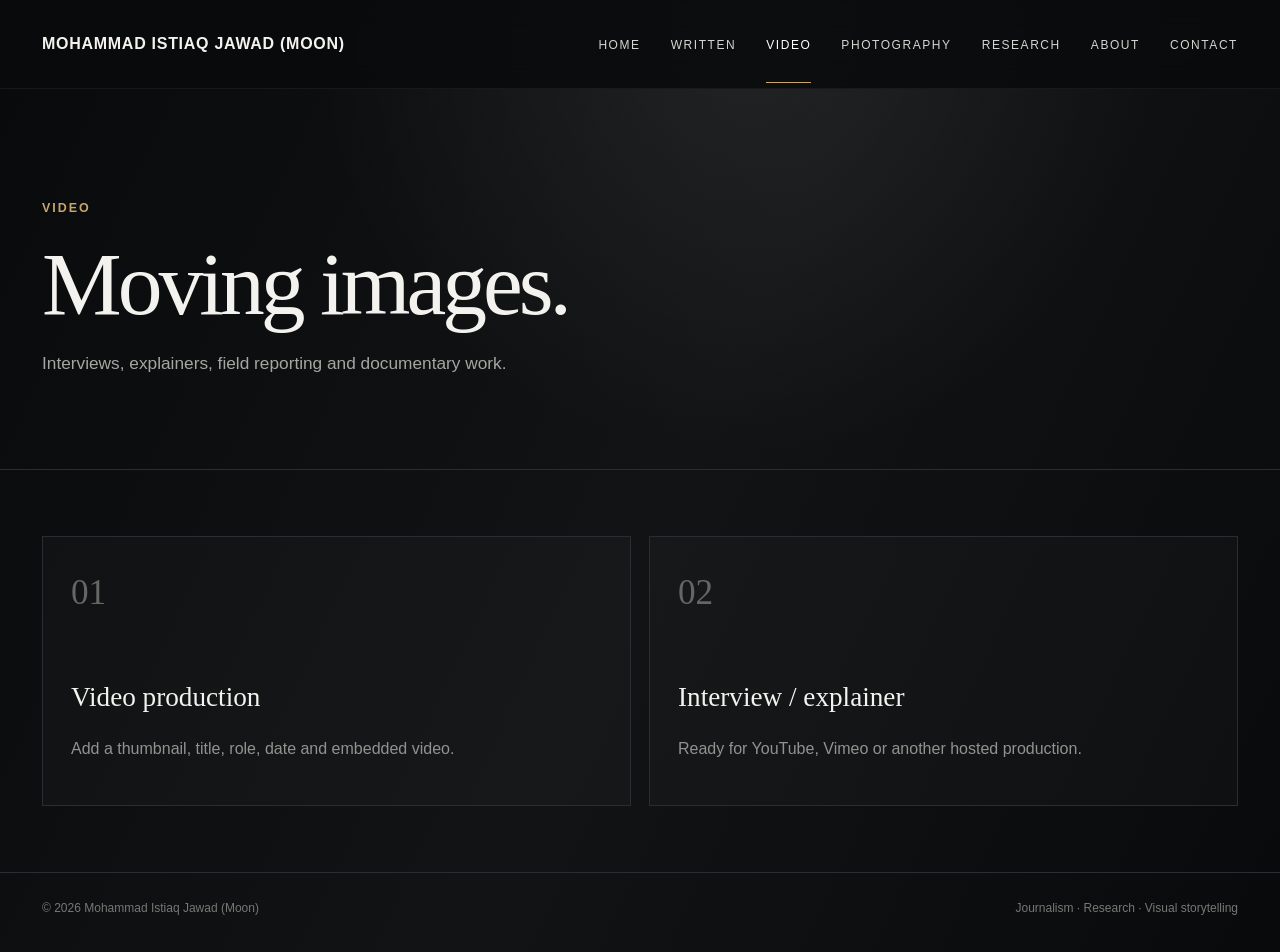
==== video.html @ 3a42bd23 "Add files via upload" ====
<!doctype html><html lang="en"><head><meta charset="utf-8"><meta name="viewport" content="width=device-width,initial-scale=1"><meta name="theme-color" content="#0d0e0f"><title>Video — Mohammad Istiaq Jawad</title><link rel="stylesheet" href="assets/styles.css"></head><body><header><div class="wrap nav"><a class="brand" href="index.html">MOHAMMAD ISTIAQ JAWAD (MOON)</a><button class="menu">☰</button><nav class="navlinks"><a href="index.html" class="">Home</a><a href="written.html" class="">Written</a><a href="video.html" class="active">Video</a><a href="photography.html" class="">Photography</a><a href="research.html" class="">Research</a><a href="about.html" class="">About</a><a href="contact.html" class="">Contact</a></nav></div></header><main><section class="page-hero"><div class="wrap"><div class="kicker">Video</div><h1>Moving images.</h1><p class="page-intro">Interviews, explainers, field reporting and documentary work.</p></div></section><section class="section"><div class="wrap placeholder-grid"><div class="placeholder"><div class="num">01</div><div><h3>Video production</h3><p>Add a thumbnail, title, role, date and embedded video.</p></div></div><div class="placeholder"><div class="num">02</div><div><h3>Interview / explainer</h3><p>Ready for YouTube, Vimeo or another hosted production.</p></div></div></div></section></main><footer><div class="wrap footer-inner"><div>© <span data-year></span> Mohammad Istiaq Jawad (Moon)</div><div>Journalism · Research · Visual storytelling</div></div></footer><script src="assets/site.js"></script></body></html>
---- assets/styles.css ----
:root{--bg:#0d0e0f;--bg2:#121416;--panel:#17191b;--ink:#f3f2ee;--muted:#a6a6a1;--line:#2b2d30;--accent:#c7a66a;--max:1420px;--serif:Georgia,"Times New Roman",serif;--sans:Arial,Helvetica,sans-serif}*{box-sizing:border-box}html{scroll-behavior:smooth}body{margin:0;background:radial-gradient(circle at 58% 3%,rgba(255,255,255,.075),transparent 27rem),linear-gradient(115deg,#090a0b,#111315 52%,#090a0b);color:var(--ink);font-family:var(--sans);line-height:1.6;min-height:100vh}a{color:inherit}img{max-width:100%;display:block}.wrap{max-width:var(--max);margin:auto;padding:0 42px}header{position:sticky;top:0;z-index:30;background:rgba(10,11,12,.88);backdrop-filter:blur(14px);border-bottom:1px solid rgba(255,255,255,.06)}.nav{min-height:88px;display:flex;align-items:center;justify-content:space-between;gap:30px}.brand{text-decoration:none;font-weight:700;letter-spacing:.045em;font-size:1rem;white-space:nowrap}.navlinks{display:flex;gap:30px}.navlinks a{text-decoration:none;text-transform:uppercase;font-size:.75rem;letter-spacing:.13em;color:#d5d5d1;padding:31px 0 27px;border-bottom:1px solid transparent}.navlinks a:hover,.navlinks a.active{border-color:var(--accent);color:white}.menu{display:none;background:0;border:0;color:white;font-size:1.4rem}.hero{min-height:580px;display:grid;align-items:center;border-bottom:1px solid var(--line)}.hero-inner{padding:78px 0 92px;max-width:920px}.kicker{color:var(--accent);text-transform:uppercase;letter-spacing:.16em;font-size:.78rem;font-weight:700;margin-bottom:24px}.hero h1,.page-hero h1{font-family:var(--serif);font-weight:500;font-size:clamp(3.8rem,8vw,7.3rem);line-height:.92;letter-spacing:-.045em;margin:0}.rule{width:42px;height:1px;background:var(--accent);margin:28px 0 20px}.tagline{font-family:var(--serif);font-size:clamp(1.25rem,2.2vw,1.65rem);margin:0 0 12px}.subline{color:var(--muted);margin:0}.actions{display:flex;gap:14px;margin-top:36px;flex-wrap:wrap}.button{display:inline-flex;gap:26px;align-items:center;text-decoration:none;border:1px solid #4b4d4f;padding:13px 18px;text-transform:uppercase;letter-spacing:.1em;font-size:.72rem}.button.primary{border-color:#655431;color:#e3c78e}.section{padding:66px 0;border-bottom:1px solid var(--line)}.section-head{display:flex;justify-content:space-between;align-items:end;gap:30px;margin-bottom:28px}.section-label,.section-link{text-transform:uppercase;letter-spacing:.17em;font-size:.72rem}.section-link{text-decoration:none;color:#c9c9c4}.story-grid{display:grid;grid-template-columns:repeat(3,1fr);gap:18px}.story-card{min-height:350px;position:relative;overflow:hidden;text-decoration:none;border:1px solid #2c2e30;background:#17191b;display:flex;align-items:flex-end}.story-card:before{content:"";position:absolute;inset:0;background:radial-gradient(circle at 75% 15%,rgba(255,255,255,.12),transparent 22%),linear-gradient(152deg,rgba(91,80,61,.65),rgba(20,23,25,.15) 43%,rgba(5,6,7,.95) 90%)}.story-card:nth-child(2):before{background:linear-gradient(20deg,rgba(5,6,7,.94),rgba(20,25,28,.35) 56%,rgba(85,69,61,.36)),repeating-linear-gradient(90deg,rgba(255,255,255,.03) 0 1px,transparent 1px 38px)}.story-card:nth-child(3):before{background:radial-gradient(ellipse at 50% 15%,rgba(105,100,81,.55),transparent 48%),linear-gradient(180deg,rgba(24,29,27,.25),rgba(5,7,7,.95))}.story-content{position:relative;z-index:2;padding:28px}.story-type{color:#d6b77c;text-transform:uppercase;letter-spacing:.13em;font-size:.69rem;margin-bottom:9px}.story-title{font-family:var(--serif);font-size:1.55rem;line-height:1.12;margin-bottom:14px}.story-meta{color:#aaa9a4;font-size:.78rem}.split{display:grid;grid-template-columns:1.3fr .7fr;gap:80px}.big-copy{font-family:var(--serif);font-size:clamp(2.1rem,4.5vw,4rem);line-height:1.06;letter-spacing:-.035em;margin:0}.side-copy{color:#b3b3ae}.page-hero{padding:110px 0 74px;border-bottom:1px solid var(--line)}.page-hero h1{font-size:clamp(3.2rem,7vw,6rem)}.page-intro{max-width:720px;color:var(--muted);font-size:1.08rem;margin-top:25px}.archive{padding:56px 0 80px}.archive-list{border-top:1px solid var(--line)}.archive-item{display:grid;grid-template-columns:130px 1fr 110px;gap:28px;padding:28px 0;border-bottom:1px solid var(--line);text-decoration:none}.archive-date,.archive-type{font-size:.74rem;color:#8d8e8a;text-transform:uppercase;letter-spacing:.1em}.archive-title{font-family:var(--serif);font-size:1.55rem;line-height:1.2}.archive-desc{color:#8f908c;font-size:.9rem;margin-top:8px;max-width:760px}.placeholder-grid{display:grid;grid-template-columns:repeat(2,1fr);gap:18px}.placeholder{min-height:270px;border:1px solid var(--line);background:rgba(255,255,255,.018);padding:28px;display:flex;flex-direction:column;justify-content:space-between}.placeholder h3{font-family:var(--serif);font-size:1.7rem;font-weight:500;margin:0}.placeholder p{color:#92938f}.placeholder .num{color:#666763;font-family:var(--serif);font-size:2.2rem}.about{display:grid;grid-template-columns:minmax(300px,.72fr) minmax(420px,1.25fr);gap:76px;align-items:start;padding:74px 0 96px}.portrait{position:sticky;top:118px;border:1px solid #2e3033;background:#111315;overflow:hidden}.about-copy h2{font-family:var(--serif);font-weight:500;font-size:clamp(2.2rem,4vw,3.6rem);line-height:1.05;margin:0 0 28px}.about-copy p{color:#babbb6;font-size:1.03rem}.bio-lead{font-family:var(--serif);font-size:1.38rem!important;color:#ecebe7!important}.facts{margin-top:42px;border-top:1px solid var(--line)}.fact{display:grid;grid-template-columns:170px 1fr;gap:22px;padding:17px 0;border-bottom:1px solid var(--line)}.fact-key{text-transform:uppercase;letter-spacing:.12em;font-size:.7rem;color:#7f807d}.fact-value{color:#c8c8c3}.contact-box{max-width:760px;padding:48px;border:1px solid var(--line);background:rgba(255,255,255,.018)}footer{padding:26px 0 34px;color:#777874;font-size:.75rem}.footer-inner{display:flex;justify-content:space-between;gap:24px;flex-wrap:wrap}@media(max-width:980px){.navlinks{display:none}.menu{display:block}.navlinks.open{display:flex;position:absolute;left:0;right:0;top:88px;background:#0d0e0f;padding:18px 42px 26px;flex-direction:column;gap:0;border-bottom:1px solid var(--line)}.navlinks.open a{padding:12px 0}.story-grid{grid-template-columns:1fr}.split,.about{grid-template-columns:1fr;gap:38px}.portrait{position:relative;top:auto;max-width:520px}}@media(max-width:650px){.wrap{padding:0 22px}.nav{min-height:72px}.brand{font-size:.8rem}.navlinks.open{top:72px;padding-left:22px}.hero{min-height:520px}.hero h1{font-size:3.4rem}.section{padding:48px 0}.section-head{flex-direction:column;align-items:start;gap:10px}.archive-item{grid-template-columns:1fr;gap:8px}.placeholder-grid{grid-template-columns:1fr}.about{padding:48px 0 70px}.fact{grid-template-columns:1fr;gap:4px}}
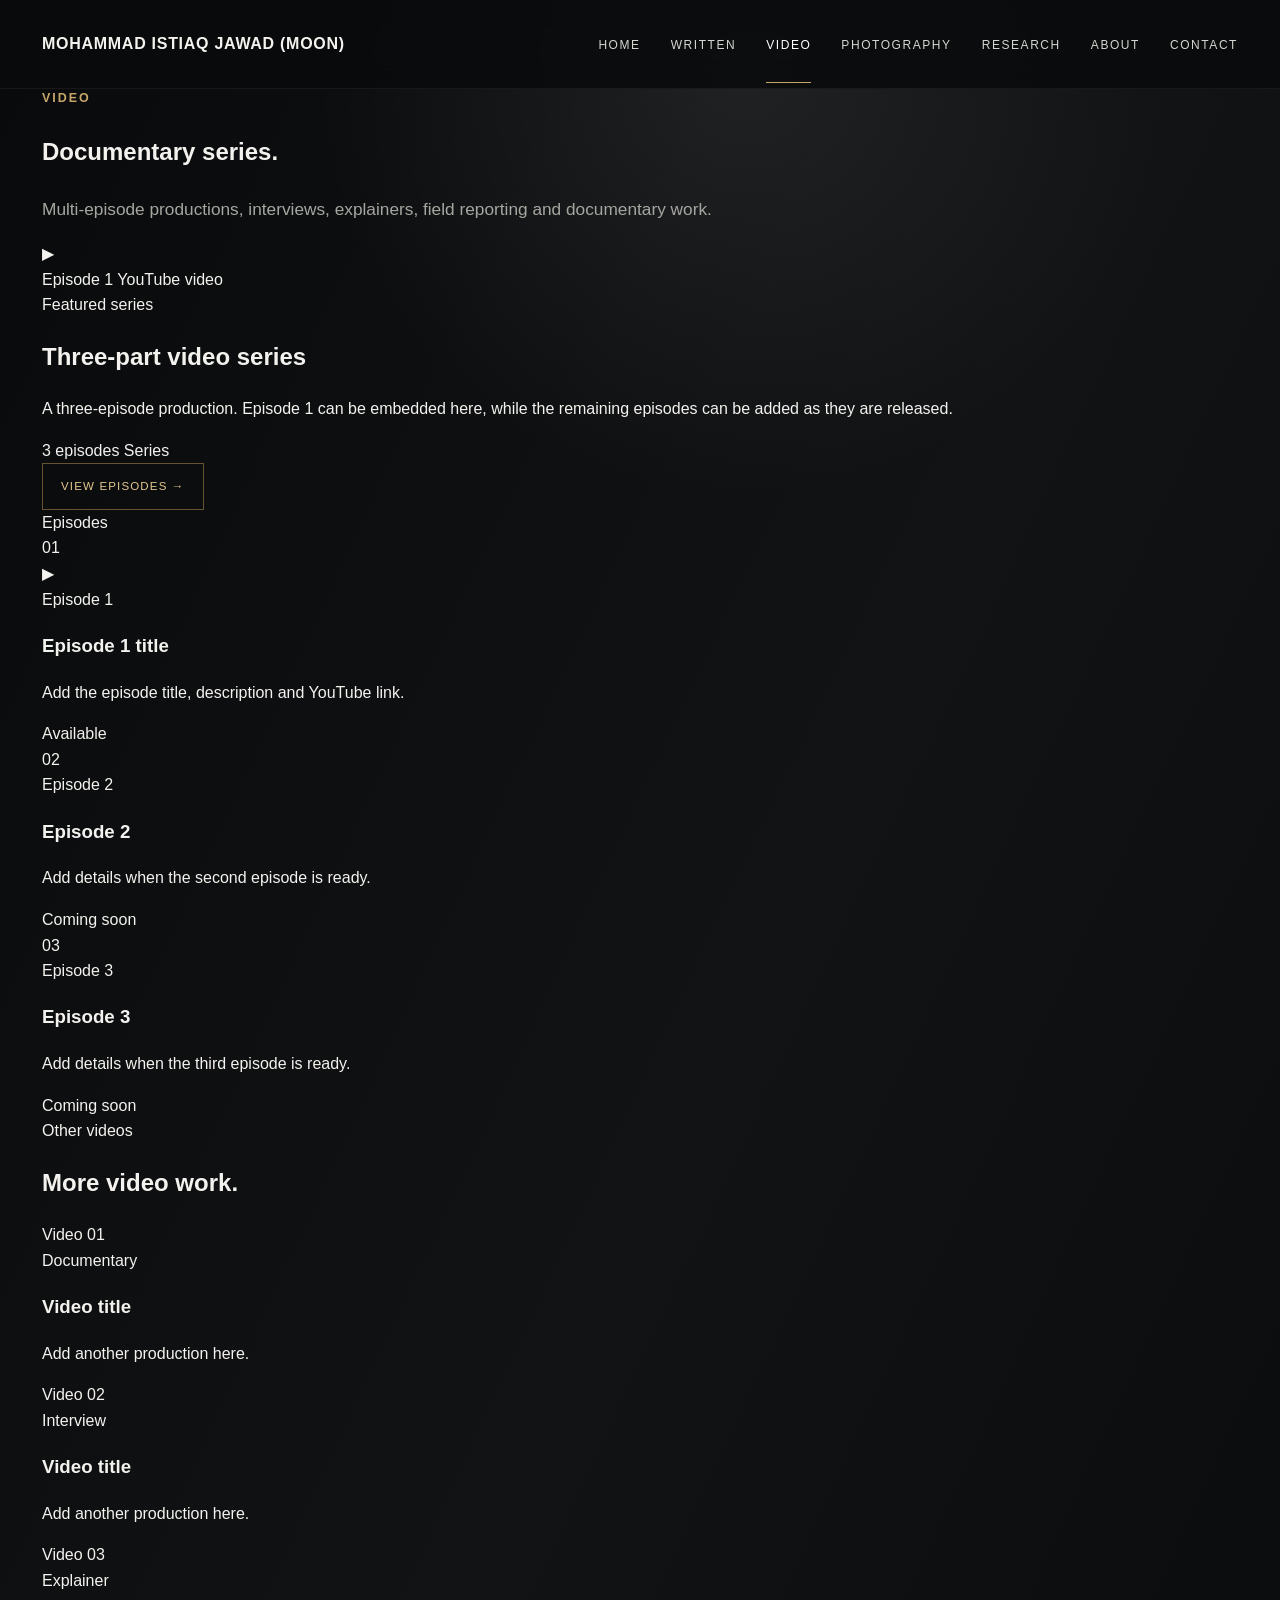
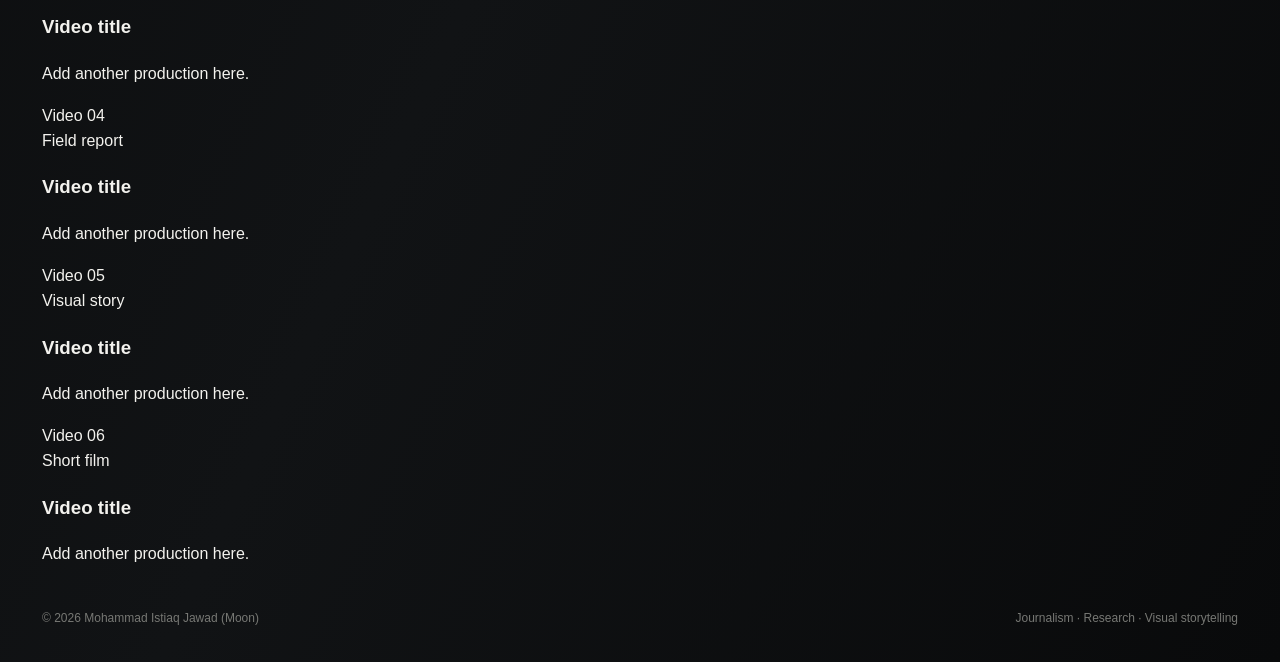
==== commit 66d2b2a0: "Revise video.html with new content structure Updated the video section to include a featured series " ====
--- a/video.html
+++ b/video.html
@@ -1 +1,226 @@
-<!doctype html><html lang="en"><head><meta charset="utf-8"><meta name="viewport" content="width=device-width,initial-scale=1"><meta name="theme-color" content="#0d0e0f"><title>Video — Mohammad Istiaq Jawad</title><link rel="stylesheet" href="assets/styles.css"></head><body><header><div class="wrap nav"><a class="brand" href="index.html">MOHAMMAD ISTIAQ JAWAD (MOON)</a><button class="menu">☰</button><nav class="navlinks"><a href="index.html" class="">Home</a><a href="written.html" class="">Written</a><a href="video.html" class="active">Video</a><a href="photography.html" class="">Photography</a><a href="research.html" class="">Research</a><a href="about.html" class="">About</a><a href="contact.html" class="">Contact</a></nav></div></header><main><section class="page-hero"><div class="wrap"><div class="kicker">Video</div><h1>Moving images.</h1><p class="page-intro">Interviews, explainers, field reporting and documentary work.</p></div></section><section class="section"><div class="wrap placeholder-grid"><div class="placeholder"><div class="num">01</div><div><h3>Video production</h3><p>Add a thumbnail, title, role, date and embedded video.</p></div></div><div class="placeholder"><div class="num">02</div><div><h3>Interview / explainer</h3><p>Ready for YouTube, Vimeo or another hosted production.</p></div></div></div></section></main><footer><div class="wrap footer-inner"><div>© <span data-year></span> Mohammad Istiaq Jawad (Moon)</div><div>Journalism · Research · Visual storytelling</div></div></footer><script src="assets/site.js"></script></body></html>+<!doctype html>
+<html lang="en">
+<head>
+  <meta charset="utf-8">
+  <meta name="viewport" content="width=device-width,initial-scale=1">
+  <meta name="theme-color" content="#0d0e0f">
+  <title>Video — Mohammad Istiaq Jawad</title>
+  <link rel="stylesheet" href="assets/styles.css">
+</head>
+
+<body>
+
+<header>
+  <div class="wrap nav">
+    <a class="brand" href="index.html">MOHAMMAD ISTIAQ JAWAD (MOON)</a>
+    <button class="menu">☰</button>
+
+    <nav class="navlinks">
+      <a href="index.html">Home</a>
+      <a href="written.html">Written</a>
+      <a href="video.html" class="active">Video</a>
+      <a href="photography.html">Photography</a>
+      <a href="research.html">Research</a>
+      <a href="about.html">About</a>
+      <a href="contact.html">Contact</a>
+    </nav>
+  </div>
+</header>
+
+<main>
+
+  <section class="video-hero">
+    <div class="wrap">
+      <div class="kicker">Video</div>
+      <h1>Documentary series.</h1>
+      <p class="page-intro">
+        Multi-episode productions, interviews, explainers, field reporting and documentary work.
+      </p>
+    </div>
+  </section>
+
+
+  <section class="video-feature">
+    <div class="wrap">
+
+      <div class="featured-series">
+
+        <div class="featured-player">
+          <div class="video-placeholder">
+            <div class="play-mark">▶</div>
+            <div class="video-placeholder-copy">Episode 1 YouTube video</div>
+          </div>
+        </div>
+
+        <div class="featured-copy">
+          <div class="video-eyebrow">Featured series</div>
+
+          <h2>Three-part video series</h2>
+
+          <p class="video-series-lead">
+            A three-episode production. Episode 1 can be embedded here,
+            while the remaining episodes can be added as they are released.
+          </p>
+
+          <div class="video-meta">
+            <span>3 episodes</span>
+            <span>Series</span>
+          </div>
+
+          <a class="button primary" href="#episodes">
+            View episodes →
+          </a>
+        </div>
+
+      </div>
+
+
+      <div class="episode-section" id="episodes">
+
+        <div class="video-section-head">
+          <div class="video-eyebrow">Episodes</div>
+        </div>
+
+        <div class="episode-grid">
+
+          <article class="episode-card current">
+            <div class="episode-media">
+              <div class="episode-number">01</div>
+              <div class="episode-play">▶</div>
+            </div>
+
+            <div class="episode-copy">
+              <div class="video-eyebrow">Episode 1</div>
+              <h3>Episode 1 title</h3>
+              <p>Add the episode title, description and YouTube link.</p>
+              <div class="episode-status available">Available</div>
+            </div>
+          </article>
+
+
+          <article class="episode-card">
+            <div class="episode-media">
+              <div class="episode-number">02</div>
+            </div>
+
+            <div class="episode-copy">
+              <div class="video-eyebrow">Episode 2</div>
+              <h3>Episode 2</h3>
+              <p>Add details when the second episode is ready.</p>
+              <div class="episode-status">Coming soon</div>
+            </div>
+          </article>
+
+
+          <article class="episode-card">
+            <div class="episode-media">
+              <div class="episode-number">03</div>
+            </div>
+
+            <div class="episode-copy">
+              <div class="video-eyebrow">Episode 3</div>
+              <h3>Episode 3</h3>
+              <p>Add details when the third episode is ready.</p>
+              <div class="episode-status">Coming soon</div>
+            </div>
+          </article>
+
+        </div>
+
+      </div>
+
+    </div>
+  </section>
+
+
+  <section class="other-videos">
+    <div class="wrap">
+
+      <div class="video-section-head">
+        <div>
+          <div class="video-eyebrow">Other videos</div>
+          <h2>More video work.</h2>
+        </div>
+      </div>
+
+
+      <div class="other-video-grid">
+
+        <article class="other-video-card">
+          <div class="other-video-thumb">
+            <span>Video 01</span>
+          </div>
+          <div class="video-eyebrow">Documentary</div>
+          <h3>Video title</h3>
+          <p>Add another production here.</p>
+        </article>
+
+
+        <article class="other-video-card">
+          <div class="other-video-thumb">
+            <span>Video 02</span>
+          </div>
+          <div class="video-eyebrow">Interview</div>
+          <h3>Video title</h3>
+          <p>Add another production here.</p>
+        </article>
+
+
+        <article class="other-video-card">
+          <div class="other-video-thumb">
+            <span>Video 03</span>
+          </div>
+          <div class="video-eyebrow">Explainer</div>
+          <h3>Video title</h3>
+          <p>Add another production here.</p>
+        </article>
+
+
+        <article class="other-video-card">
+          <div class="other-video-thumb">
+            <span>Video 04</span>
+          </div>
+          <div class="video-eyebrow">Field report</div>
+          <h3>Video title</h3>
+          <p>Add another production here.</p>
+        </article>
+
+
+        <article class="other-video-card">
+          <div class="other-video-thumb">
+            <span>Video 05</span>
+          </div>
+          <div class="video-eyebrow">Visual story</div>
+          <h3>Video title</h3>
+          <p>Add another production here.</p>
+        </article>
+
+
+        <article class="other-video-card">
+          <div class="other-video-thumb">
+            <span>Video 06</span>
+          </div>
+          <div class="video-eyebrow">Short film</div>
+          <h3>Video title</h3>
+          <p>Add another production here.</p>
+        </article>
+
+      </div>
+
+    </div>
+  </section>
+
+</main>
+
+
+<footer>
+  <div class="wrap footer-inner">
+    <div>© <span data-year></span> Mohammad Istiaq Jawad (Moon)</div>
+    <div>Journalism · Research · Visual storytelling</div>
+  </div>
+</footer>
+
+<script src="assets/site.js"></script>
+
+</body>
+</html>
--- a/assets/styles.css
+++ b/assets/styles.css
@@ -1,2 +1,2 @@
 
-:root{--bg:#0d0e0f;--bg2:#121416;--panel:#17191b;--ink:#f3f2ee;--muted:#a6a6a1;--line:#2b2d30;--accent:#c7a66a;--max:1420px;--serif:Georgia,"Times New Roman",serif;--sans:Arial,Helvetica,sans-serif}*{box-sizing:border-box}html{scroll-behavior:smooth}body{margin:0;background:radial-gradient(circle at 58% 3%,rgba(255,255,255,.075),transparent 27rem),linear-gradient(115deg,#090a0b,#111315 52%,#090a0b);color:var(--ink);font-family:var(--sans);line-height:1.6;min-height:100vh}a{color:inherit}img{max-width:100%;display:block}.wrap{max-width:var(--max);margin:auto;padding:0 42px}header{position:sticky;top:0;z-index:30;background:rgba(10,11,12,.88);backdrop-filter:blur(14px);border-bottom:1px solid rgba(255,255,255,.06)}.nav{min-height:88px;display:flex;align-items:center;justify-content:space-between;gap:30px}.brand{text-decoration:none;font-weight:700;letter-spacing:.045em;font-size:1rem;white-space:nowrap}.navlinks{display:flex;gap:30px}.navlinks a{text-decoration:none;text-transform:uppercase;font-size:.75rem;letter-spacing:.13em;color:#d5d5d1;padding:31px 0 27px;border-bottom:1px solid transparent}.navlinks a:hover,.navlinks a.active{border-color:var(--accent);color:white}.menu{display:none;background:0;border:0;color:white;font-size:1.4rem}.hero{min-height:580px;display:grid;align-items:center;border-bottom:1px solid var(--line)}.hero-inner{padding:78px 0 92px;max-width:920px}.kicker{color:var(--accent);text-transform:uppercase;letter-spacing:.16em;font-size:.78rem;font-weight:700;margin-bottom:24px}.hero h1,.page-hero h1{font-family:var(--serif);font-weight:500;font-size:clamp(3.8rem,8vw,7.3rem);line-height:.92;letter-spacing:-.045em;margin:0}.rule{width:42px;height:1px;background:var(--accent);margin:28px 0 20px}.tagline{font-family:var(--serif);font-size:clamp(1.25rem,2.2vw,1.65rem);margin:0 0 12px}.subline{color:var(--muted);margin:0}.actions{display:flex;gap:14px;margin-top:36px;flex-wrap:wrap}.button{display:inline-flex;gap:26px;align-items:center;text-decoration:none;border:1px solid #4b4d4f;padding:13px 18px;text-transform:uppercase;letter-spacing:.1em;font-size:.72rem}.button.primary{border-color:#655431;color:#e3c78e}.section{padding:66px 0;border-bottom:1px solid var(--line)}.section-head{display:flex;justify-content:space-between;align-items:end;gap:30px;margin-bottom:28px}.section-label,.section-link{text-transform:uppercase;letter-spacing:.17em;font-size:.72rem}.section-link{text-decoration:none;color:#c9c9c4}.story-grid{display:grid;grid-template-columns:repeat(3,1fr);gap:18px}.story-card{min-height:350px;position:relative;overflow:hidden;text-decoration:none;border:1px solid #2c2e30;background:#17191b;display:flex;align-items:flex-end}.story-card:before{content:"";position:absolute;inset:0;background:radial-gradient(circle at 75% 15%,rgba(255,255,255,.12),transparent 22%),linear-gradient(152deg,rgba(91,80,61,.65),rgba(20,23,25,.15) 43%,rgba(5,6,7,.95) 90%)}.story-card:nth-child(2):before{background:linear-gradient(20deg,rgba(5,6,7,.94),rgba(20,25,28,.35) 56%,rgba(85,69,61,.36)),repeating-linear-gradient(90deg,rgba(255,255,255,.03) 0 1px,transparent 1px 38px)}.story-card:nth-child(3):before{background:radial-gradient(ellipse at 50% 15%,rgba(105,100,81,.55),transparent 48%),linear-gradient(180deg,rgba(24,29,27,.25),rgba(5,7,7,.95))}.story-content{position:relative;z-index:2;padding:28px}.story-type{color:#d6b77c;text-transform:uppercase;letter-spacing:.13em;font-size:.69rem;margin-bottom:9px}.story-title{font-family:var(--serif);font-size:1.55rem;line-height:1.12;margin-bottom:14px}.story-meta{color:#aaa9a4;font-size:.78rem}.split{display:grid;grid-template-columns:1.3fr .7fr;gap:80px}.big-copy{font-family:var(--serif);font-size:clamp(2.1rem,4.5vw,4rem);line-height:1.06;letter-spacing:-.035em;margin:0}.side-copy{color:#b3b3ae}.page-hero{padding:110px 0 74px;border-bottom:1px solid var(--line)}.page-hero h1{font-size:clamp(3.2rem,7vw,6rem)}.page-intro{max-width:720px;color:var(--muted);font-size:1.08rem;margin-top:25px}.archive{padding:56px 0 80px}.archive-list{border-top:1px solid var(--line)}.archive-item{display:grid;grid-template-columns:130px 1fr 110px;gap:28px;padding:28px 0;border-bottom:1px solid var(--line);text-decoration:none}.archive-date,.archive-type{font-size:.74rem;color:#8d8e8a;text-transform:uppercase;letter-spacing:.1em}.archive-title{font-family:var(--serif);font-size:1.55rem;line-height:1.2}.archive-desc{color:#8f908c;font-size:.9rem;margin-top:8px;max-width:760px}.placeholder-grid{display:grid;grid-template-columns:repeat(2,1fr);gap:18px}.placeholder{min-height:270px;border:1px solid var(--line);background:rgba(255,255,255,.018);padding:28px;display:flex;flex-direction:column;justify-content:space-between}.placeholder h3{font-family:var(--serif);font-size:1.7rem;font-weight:500;margin:0}.placeholder p{color:#92938f}.placeholder .num{color:#666763;font-family:var(--serif);font-size:2.2rem}.about{display:grid;grid-template-columns:minmax(300px,.72fr) minmax(420px,1.25fr);gap:76px;align-items:start;padding:74px 0 96px}.portrait{position:sticky;top:118px;border:1px solid #2e3033;background:#111315;overflow:hidden}.about-copy h2{font-family:var(--serif);font-weight:500;font-size:clamp(2.2rem,4vw,3.6rem);line-height:1.05;margin:0 0 28px}.about-copy p{color:#babbb6;font-size:1.03rem}.bio-lead{font-family:var(--serif);font-size:1.38rem!important;color:#ecebe7!important}.facts{margin-top:42px;border-top:1px solid var(--line)}.fact{display:grid;grid-template-columns:170px 1fr;gap:22px;padding:17px 0;border-bottom:1px solid var(--line)}.fact-key{text-transform:uppercase;letter-spacing:.12em;font-size:.7rem;color:#7f807d}.fact-value{color:#c8c8c3}.contact-box{max-width:760px;padding:48px;border:1px solid var(--line);background:rgba(255,255,255,.018)}footer{padding:26px 0 34px;color:#777874;font-size:.75rem}.footer-inner{display:flex;justify-content:space-between;gap:24px;flex-wrap:wrap}@media(max-width:980px){.navlinks{display:none}.menu{display:block}.navlinks.open{display:flex;position:absolute;left:0;right:0;top:88px;background:#0d0e0f;padding:18px 42px 26px;flex-direction:column;gap:0;border-bottom:1px solid var(--line)}.navlinks.open a{padding:12px 0}.story-grid{grid-template-columns:1fr}.split,.about{grid-template-columns:1fr;gap:38px}.portrait{position:relative;top:auto;max-width:520px}}@media(max-width:650px){.wrap{padding:0 22px}.nav{min-height:72px}.brand{font-size:.8rem}.navlinks.open{top:72px;padding-left:22px}.hero{min-height:520px}.hero h1{font-size:3.4rem}.section{padding:48px 0}.section-head{flex-direction:column;align-items:start;gap:10px}.archive-item{grid-template-columns:1fr;gap:8px}.placeholder-grid{grid-template-columns:1fr}.about{padding:48px 0 70px}.fact{grid-template-columns:1fr;gap:4px}}
+:root{--bg:#0d0e0f;--bg2:#121416;--panel:#17191b;--ink:#f3f2ee;--muted:#a6a6a1;--line:#2b2d30;--accent:#c7a66a;--max:1420px;--serif:Georgia,"Times New Roman",serif;--sans:Arial,Helvetica,sans-serif}*{box-sizing:border-box}html{scroll-behavior:smooth}body{margin:0;background:radial-gradient(circle at 58% 3%,rgba(255,255,255,.075),transparent 27rem),linear-gradient(115deg,#090a0b,#111315 52%,#090a0b);color:var(--ink);font-family:var(--sans);line-height:1.6;min-height:100vh}a{color:inherit}img{max-width:100%;display:block}.wrap{max-width:var(--max);margin:auto;padding:0 42px}header{position:sticky;top:0;z-index:30;background:rgba(10,11,12,.88);backdrop-filter:blur(14px);border-bottom:1px solid rgba(255,255,255,.06)}.nav{min-height:88px;display:flex;align-items:center;justify-content:space-between;gap:30px}.brand{text-decoration:none;font-weight:700;letter-spacing:.045em;font-size:1rem;white-space:nowrap}.navlinks{display:flex;gap:30px}.navlinks a{text-decoration:none;text-transform:uppercase;font-size:.75rem;letter-spacing:.13em;color:#d5d5d1;padding:31px 0 27px;border-bottom:1px solid transparent}.navlinks a:hover,.navlinks a.active{border-color:var(--accent);color:white}.menu{display:none;background:0;border:0;color:white;font-size:1.4rem}.hero{min-height:580px;display:grid;align-items:center;border-bottom:1px solid var(--line)}.hero-inner{padding-top:58px;padding-bottom:58px;width:100%;display:grid;grid-template-columns:1fr 360px;gap:70px;align-items:center}.hero-copy{min-width:0}.hero-photo{display:flex;justify-content:flex-end;align-items:center}.hero-photo img{width:100%;max-width:330px;height:420px;object-fit:contain;object-position:center bottom;border:none;background:transparent}.kicker{color:var(--accent);text-transform:uppercase;letter-spacing:.16em;font-size:.78rem;font-weight:700;margin-bottom:24px}.hero h1,.page-hero h1{font-family:var(--serif);font-weight:500;font-size:clamp(2rem,3vw,3rem);line-height:.92;letter-spacing:-.045em;margin:0}.rule{width:42px;height:1px;background:var(--accent);margin:28px 0 20px}.tagline{font-family:var(--serif);font-size:clamp(1.25rem,2.2vw,1.65rem);margin:0 0 12px}.subline{color:var(--muted);margin:0}.actions{display:flex;gap:14px;margin-top:36px;flex-wrap:wrap}.button{display:inline-flex;gap:26px;align-items:center;text-decoration:none;border:1px solid #4b4d4f;padding:13px 18px;text-transform:uppercase;letter-spacing:.1em;font-size:.72rem}.button.primary{border-color:#655431;color:#e3c78e}.section{padding:66px 0;border-bottom:1px solid var(--line)}.section-head{display:flex;justify-content:space-between;align-items:end;gap:30px;margin-bottom:28px}.section-label,.section-link{text-transform:uppercase;letter-spacing:.17em;font-size:.72rem}.section-link{text-decoration:none;color:#c9c9c4}.story-grid{display:flex;gap:18px;overflow-x:auto;scroll-behavior:smooth;scroll-snap-type:x mandatory;scrollbar-width:none}.story-grid::-webkit-scrollbar{display:none}.story-card{min-height:350px;position:relative;overflow:hidden;text-decoration:none;border:1px solid #2c2e30;background:#17191b;display:flex;align-items:flex-end;flex:0 0 calc((100% - 36px)/3);scroll-snap-align:start;background-size:cover;background-position:center}.story-card:before{content:"";position:absolute;inset:0;background:radial-gradient(circle at 75% 15%,rgba(255,255,255,.12),transparent 22%),linear-gradient(152deg,rgba(91,80,61,.65),rgba(20,23,25,.15) 43%,rgba(5,6,7,.95) 90%)}.story-card:nth-child(2):before{background:linear-gradient(20deg,rgba(5,6,7,.94),rgba(20,25,28,.35) 56%,rgba(85,69,61,.36)),repeating-linear-gradient(90deg,rgba(255,255,255,.03) 0 1px,transparent 1px 38px)}.story-card:nth-child(3):before{background:radial-gradient(ellipse at 50% 15%,rgba(105,100,81,.55),transparent 48%),linear-gradient(180deg,rgba(24,29,27,.25),rgba(5,7,7,.95))}.story-content{position:relative;z-index:2;padding:28px}.story-type{color:#d6b77c;text-transform:uppercase;letter-spacing:.13em;font-size:.69rem;margin-bottom:9px}.story-title{font-family:var(--serif);font-size:1.55rem;line-height:1.12;margin-bottom:14px}.story-meta{color:#aaa9a4;font-size:.78rem}.story-controls{display:flex;justify-content:flex-end;gap:8px;margin-bottom:14px}.story-arrow{width:42px;height:42px;border:1px solid #4b4d4f;background:transparent;color:#f3f2ee;font-size:1.2rem;cursor:pointer}.story-arrow:hover{border-color:var(--accent);color:var(--accent)}.split{display:grid;grid-template-columns:1.3fr .7fr;gap:80px}.big-copy{font-family:var(--serif);font-size:clamp(2.1rem,4.5vw,4rem);line-height:1.06;letter-spacing:-.035em;margin:0}.side-copy{color:#b3b3ae}.page-hero{padding:110px 0 74px;border-bottom:1px solid var(--line)}.page-hero h1{font-size:clamp(3.2rem,7vw,6rem)}.page-intro{max-width:720px;color:var(--muted);font-size:1.08rem;margin-top:25px}.archive{padding:56px 0 80px}.archive-list{border-top:1px solid var(--line)}.archive-item{display:grid;grid-template-columns:130px 1fr 110px;gap:28px;padding:28px 0;border-bottom:1px solid var(--line);text-decoration:none}.archive-date,.archive-type{font-size:.74rem;color:#8d8e8a;text-transform:uppercase;letter-spacing:.1em}.archive-title{font-family:var(--serif);font-size:1.55rem;line-height:1.2}.archive-desc{color:#8f908c;font-size:.9rem;margin-top:8px;max-width:760px}.placeholder-grid{display:grid;grid-template-columns:repeat(2,1fr);gap:18px}.placeholder{min-height:270px;border:1px solid var(--line);background:rgba(255,255,255,.018);padding:28px;display:flex;flex-direction:column;justify-content:space-between}.placeholder h3{font-family:var(--serif);font-size:1.7rem;font-weight:500;margin:0}.placeholder p{color:#92938f}.placeholder .num{color:#666763;font-family:var(--serif);font-size:2.2rem}.about{display:grid;grid-template-columns:minmax(300px,.72fr) minmax(420px,1.25fr);gap:76px;align-items:start;padding:74px 0 96px}.portrait{position:sticky;top:118px;border:1px solid #2e3033;background:#111315;overflow:hidden}.about-copy h2{font-family:var(--serif);font-weight:500;font-size:clamp(2.2rem,4vw,3.6rem);line-height:1.05;margin:0 0 28px}.about-copy p{color:#babbb6;font-size:1.03rem}.bio-lead{font-family:var(--serif);font-size:1.38rem!important;color:#ecebe7!important}.facts{margin-top:42px;border-top:1px solid var(--line)}.fact{display:grid;grid-template-columns:170px 1fr;gap:22px;padding:17px 0;border-bottom:1px solid var(--line)}.fact-key{text-transform:uppercase;letter-spacing:.12em;font-size:.7rem;color:#7f807d}.fact-value{color:#c8c8c3}.contact-box{max-width:760px;padding:48px;border:1px solid var(--line);background:rgba(255,255,255,.018)}footer{padding:26px 0 34px;color:#777874;font-size:.75rem}.footer-inner{display:flex;justify-content:space-between;gap:24px;flex-wrap:wrap}@media(max-width:980px){.hero-inner{grid-template-columns:1fr;gap:36px}.hero-photo{justify-content:flex-start}.hero-photo img{max-width:300px;height:380px}.navlinks{display:none}.menu{display:block}.navlinks.open{display:flex;position:absolute;left:0;right:0;top:88px;background:#0d0e0f;padding:18px 42px 26px;flex-direction:column;gap:0;border-bottom:1px solid var(--line)}.navlinks.open a{padding:12px 0}.story-grid{grid-template-columns:1fr}.story-card{flex:0 0 88%;min-height:420px}.split,.about{grid-template-columns:1fr;gap:38px}.portrait{position:relative;top:auto;max-width:520px}}@media(max-width:650px){.wrap{padding:0 22px}.nav{min-height:72px}.brand{font-size:.8rem}.navlinks.open{top:72px;padding-left:22px}.hero{min-height:520px}.hero h1{font-size:2.4rem}.section{padding:48px 0}.section-head{flex-direction:column;align-items:start;gap:10px}.archive-item{grid-template-columns:1fr;gap:8px}.placeholder-grid{grid-template-columns:1fr}.about{padding:48px 0 70px}.fact{grid-template-columns:1fr;gap:4px}.story-card{flex:0 0 88%!important;width:88%!important;min-width:88%!important;max-width:88%!important;min-height:420px}.story-content{padding:24px}.story-title{font-size:1.45rem}}.written-card{display:grid;grid-template-columns:48px 220px 1fr;gap:26px;align-items:center;padding:24px 0;border-bottom:1px solid var(--line);text-decoration:none}.written-number{font-family:var(--serif);font-size:1.5rem;color:#777}.written-thumb{width:220px;height:135px;background-size:cover;background-position:center;border:1px solid #2c2e30}.written-body{min-width:0}.written-date{font-size:.72rem;letter-spacing:.1em;text-transform:uppercase;color:#8d8e8a;margin-bottom:7px}.written-title{font-family:var(--serif);font-size:1.5rem;line-height:1.15;margin-bottom:8px}.written-desc{font-size:.88rem;color:#92938f;max-width:760px;white-space:nowrap;overflow:hidden;text-overflow:ellipsis}.written-link{margin-top:10px;font-size:.72rem;letter-spacing:.1em;text-transform:uppercase;color:var(--accent)}.written-card:hover .written-title{color:var(--accent)}@media(max-width:700px){.written-card{grid-template-columns:30px 105px 1fr;gap:12px;padding:18px 0}.written-thumb{width:105px;height:80px}.written-number{font-size:1.05rem}.written-title{font-size:1rem}.written-desc{display:none}.written-link{font-size:.62rem}.written-date{font-size:.62rem}}
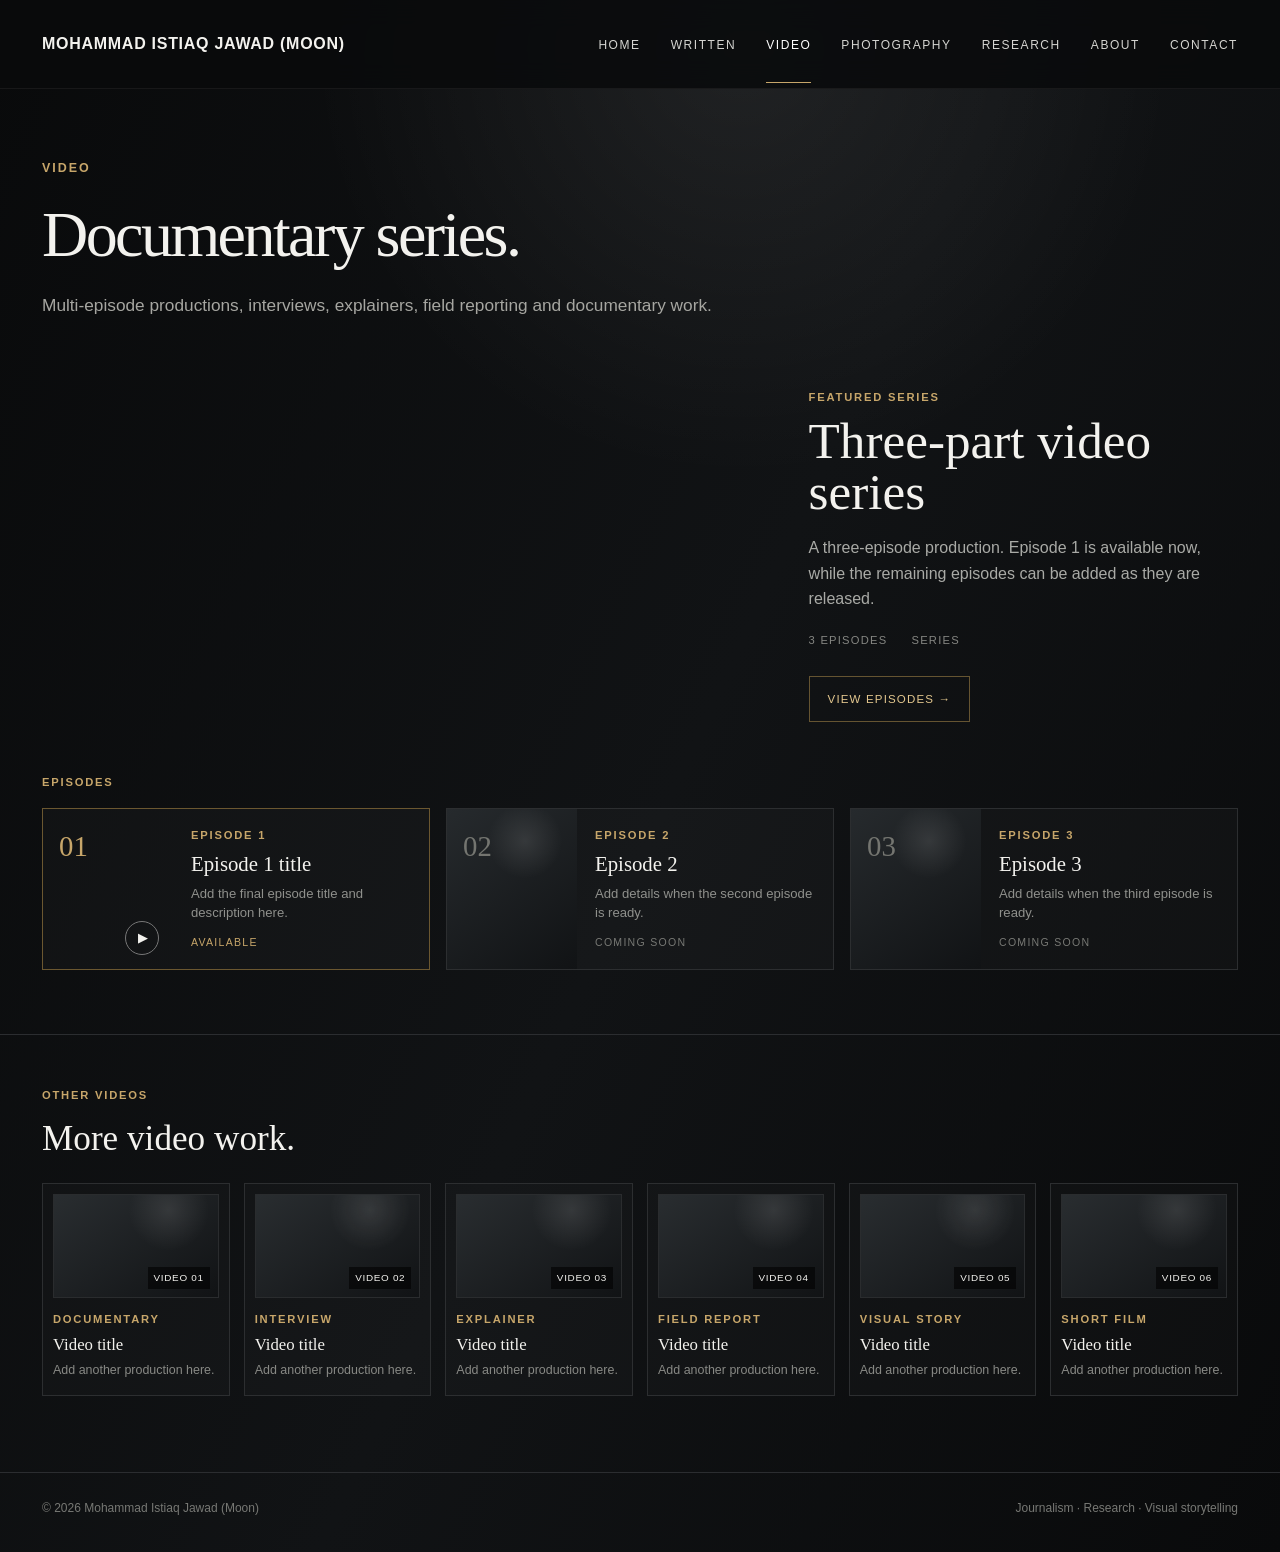
==== commit 650ac39f: "Embed Episode 1 video and update episode details Updated video.html to include YouTube embed for Epi" ====
--- a/video.html
+++ b/video.html
@@ -1,226 +1 @@
-<!doctype html>
-<html lang="en">
-<head>
-  <meta charset="utf-8">
-  <meta name="viewport" content="width=device-width,initial-scale=1">
-  <meta name="theme-color" content="#0d0e0f">
-  <title>Video — Mohammad Istiaq Jawad</title>
-  <link rel="stylesheet" href="assets/styles.css">
-</head>
-
-<body>
-
-<header>
-  <div class="wrap nav">
-    <a class="brand" href="index.html">MOHAMMAD ISTIAQ JAWAD (MOON)</a>
-    <button class="menu">☰</button>
-
-    <nav class="navlinks">
-      <a href="index.html">Home</a>
-      <a href="written.html">Written</a>
-      <a href="video.html" class="active">Video</a>
-      <a href="photography.html">Photography</a>
-      <a href="research.html">Research</a>
-      <a href="about.html">About</a>
-      <a href="contact.html">Contact</a>
-    </nav>
-  </div>
-</header>
-
-<main>
-
-  <section class="video-hero">
-    <div class="wrap">
-      <div class="kicker">Video</div>
-      <h1>Documentary series.</h1>
-      <p class="page-intro">
-        Multi-episode productions, interviews, explainers, field reporting and documentary work.
-      </p>
-    </div>
-  </section>
-
-
-  <section class="video-feature">
-    <div class="wrap">
-
-      <div class="featured-series">
-
-        <div class="featured-player">
-          <div class="video-placeholder">
-            <div class="play-mark">▶</div>
-            <div class="video-placeholder-copy">Episode 1 YouTube video</div>
-          </div>
-        </div>
-
-        <div class="featured-copy">
-          <div class="video-eyebrow">Featured series</div>
-
-          <h2>Three-part video series</h2>
-
-          <p class="video-series-lead">
-            A three-episode production. Episode 1 can be embedded here,
-            while the remaining episodes can be added as they are released.
-          </p>
-
-          <div class="video-meta">
-            <span>3 episodes</span>
-            <span>Series</span>
-          </div>
-
-          <a class="button primary" href="#episodes">
-            View episodes →
-          </a>
-        </div>
-
-      </div>
-
-
-      <div class="episode-section" id="episodes">
-
-        <div class="video-section-head">
-          <div class="video-eyebrow">Episodes</div>
-        </div>
-
-        <div class="episode-grid">
-
-          <article class="episode-card current">
-            <div class="episode-media">
-              <div class="episode-number">01</div>
-              <div class="episode-play">▶</div>
-            </div>
-
-            <div class="episode-copy">
-              <div class="video-eyebrow">Episode 1</div>
-              <h3>Episode 1 title</h3>
-              <p>Add the episode title, description and YouTube link.</p>
-              <div class="episode-status available">Available</div>
-            </div>
-          </article>
-
-
-          <article class="episode-card">
-            <div class="episode-media">
-              <div class="episode-number">02</div>
-            </div>
-
-            <div class="episode-copy">
-              <div class="video-eyebrow">Episode 2</div>
-              <h3>Episode 2</h3>
-              <p>Add details when the second episode is ready.</p>
-              <div class="episode-status">Coming soon</div>
-            </div>
-          </article>
-
-
-          <article class="episode-card">
-            <div class="episode-media">
-              <div class="episode-number">03</div>
-            </div>
-
-            <div class="episode-copy">
-              <div class="video-eyebrow">Episode 3</div>
-              <h3>Episode 3</h3>
-              <p>Add details when the third episode is ready.</p>
-              <div class="episode-status">Coming soon</div>
-            </div>
-          </article>
-
-        </div>
-
-      </div>
-
-    </div>
-  </section>
-
-
-  <section class="other-videos">
-    <div class="wrap">
-
-      <div class="video-section-head">
-        <div>
-          <div class="video-eyebrow">Other videos</div>
-          <h2>More video work.</h2>
-        </div>
-      </div>
-
-
-      <div class="other-video-grid">
-
-        <article class="other-video-card">
-          <div class="other-video-thumb">
-            <span>Video 01</span>
-          </div>
-          <div class="video-eyebrow">Documentary</div>
-          <h3>Video title</h3>
-          <p>Add another production here.</p>
-        </article>
-
-
-        <article class="other-video-card">
-          <div class="other-video-thumb">
-            <span>Video 02</span>
-          </div>
-          <div class="video-eyebrow">Interview</div>
-          <h3>Video title</h3>
-          <p>Add another production here.</p>
-        </article>
-
-
-        <article class="other-video-card">
-          <div class="other-video-thumb">
-            <span>Video 03</span>
-          </div>
-          <div class="video-eyebrow">Explainer</div>
-          <h3>Video title</h3>
-          <p>Add another production here.</p>
-        </article>
-
-
-        <article class="other-video-card">
-          <div class="other-video-thumb">
-            <span>Video 04</span>
-          </div>
-          <div class="video-eyebrow">Field report</div>
-          <h3>Video title</h3>
-          <p>Add another production here.</p>
-        </article>
-
-
-        <article class="other-video-card">
-          <div class="other-video-thumb">
-            <span>Video 05</span>
-          </div>
-          <div class="video-eyebrow">Visual story</div>
-          <h3>Video title</h3>
-          <p>Add another production here.</p>
-        </article>
-
-
-        <article class="other-video-card">
-          <div class="other-video-thumb">
-            <span>Video 06</span>
-          </div>
-          <div class="video-eyebrow">Short film</div>
-          <h3>Video title</h3>
-          <p>Add another production here.</p>
-        </article>
-
-      </div>
-
-    </div>
-  </section>
-
-</main>
-
-
-<footer>
-  <div class="wrap footer-inner">
-    <div>© <span data-year></span> Mohammad Istiaq Jawad (Moon)</div>
-    <div>Journalism · Research · Visual storytelling</div>
-  </div>
-</footer>
-
-<script src="assets/site.js"></script>
-
-</body>
-</html>
+<!doctype html><html lang="en"><head><meta charset="utf-8"><meta name="viewport" content="width=device-width,initial-scale=1"><meta name="theme-color" content="#0d0e0f"><title>Video — Mohammad Istiaq Jawad</title><link rel="stylesheet" href="assets/styles.css"></head><body><header><div class="wrap nav"><a class="brand" href="index.html">MOHAMMAD ISTIAQ JAWAD (MOON)</a><button class="menu">☰</button><nav class="navlinks"><a href="index.html">Home</a><a href="written.html">Written</a><a href="video.html" class="active">Video</a><a href="photography.html">Photography</a><a href="research.html">Research</a><a href="about.html">About</a><a href="contact.html">Contact</a></nav></div></header><main><section class="video-hero"><div class="wrap"><div class="kicker">Video</div><h1>Documentary series.</h1><p class="page-intro">Multi-episode productions, interviews, explainers, field reporting and documentary work.</p></div></section><section class="video-feature"><div class="wrap"><div class="featured-series"><div class="featured-player"><div class="youtube-embed"><iframe src="https://www.youtube.com/embed/ClSzEG6Qq-4" title="Episode 1" frameborder="0" allow="accelerometer; autoplay; clipboard-write; encrypted-media; gyroscope; picture-in-picture; web-share" allowfullscreen></iframe></div></div><div class="featured-copy"><div class="video-eyebrow">Featured series</div><h2>Three-part video series</h2><p class="video-series-lead">A three-episode production. Episode 1 is available now, while the remaining episodes can be added as they are released.</p><div class="video-meta"><span>3 episodes</span><span>Series</span></div><a class="button primary" href="#episodes">View episodes →</a></div></div><div class="episode-section" id="episodes"><div class="video-section-head"><div class="video-eyebrow">Episodes</div></div><div class="episode-grid"><article class="episode-card current"><a class="episode-media episode-thumb" href="https://youtu.be/ClSzEG6Qq-4" target="_blank" rel="noopener" style="background-image:url('https://img.youtube.com/vi/ClSzEG6Qq-4/maxresdefault.jpg')"><div class="episode-number">01</div><div class="episode-play">▶</div></a><div class="episode-copy"><div class="video-eyebrow">Episode 1</div><h3>Episode 1 title</h3><p>Add the final episode title and description here.</p><div class="episode-status available">Available</div></div></article><article class="episode-card"><div class="episode-media"><div class="episode-number">02</div></div><div class="episode-copy"><div class="video-eyebrow">Episode 2</div><h3>Episode 2</h3><p>Add details when the second episode is ready.</p><div class="episode-status">Coming soon</div></div></article><article class="episode-card"><div class="episode-media"><div class="episode-number">03</div></div><div class="episode-copy"><div class="video-eyebrow">Episode 3</div><h3>Episode 3</h3><p>Add details when the third episode is ready.</p><div class="episode-status">Coming soon</div></div></article></div></div></div></section><section class="other-videos"><div class="wrap"><div class="video-section-head"><div><div class="video-eyebrow">Other videos</div><h2>More video work.</h2></div></div><div class="other-video-grid"><article class="other-video-card"><div class="other-video-thumb"><span>Video 01</span></div><div class="video-eyebrow">Documentary</div><h3>Video title</h3><p>Add another production here.</p></article><article class="other-video-card"><div class="other-video-thumb"><span>Video 02</span></div><div class="video-eyebrow">Interview</div><h3>Video title</h3><p>Add another production here.</p></article><article class="other-video-card"><div class="other-video-thumb"><span>Video 03</span></div><div class="video-eyebrow">Explainer</div><h3>Video title</h3><p>Add another production here.</p></article><article class="other-video-card"><div class="other-video-thumb"><span>Video 04</span></div><div class="video-eyebrow">Field report</div><h3>Video title</h3><p>Add another production here.</p></article><article class="other-video-card"><div class="other-video-thumb"><span>Video 05</span></div><div class="video-eyebrow">Visual story</div><h3>Video title</h3><p>Add another production here.</p></article><article class="other-video-card"><div class="other-video-thumb"><span>Video 06</span></div><div class="video-eyebrow">Short film</div><h3>Video title</h3><p>Add another production here.</p></article></div></div></section></main><footer><div class="wrap footer-inner"><div>© <span data-year></span> Mohammad Istiaq Jawad (Moon)</div><div>Journalism · Research · Visual storytelling</div></div></footer><script src="assets/site.js"></script></body></html>
--- a/assets/styles.css
+++ b/assets/styles.css
@@ -1,2 +1,2 @@
 
-:root{--bg:#0d0e0f;--bg2:#121416;--panel:#17191b;--ink:#f3f2ee;--muted:#a6a6a1;--line:#2b2d30;--accent:#c7a66a;--max:1420px;--serif:Georgia,"Times New Roman",serif;--sans:Arial,Helvetica,sans-serif}*{box-sizing:border-box}html{scroll-behavior:smooth}body{margin:0;background:radial-gradient(circle at 58% 3%,rgba(255,255,255,.075),transparent 27rem),linear-gradient(115deg,#090a0b,#111315 52%,#090a0b);color:var(--ink);font-family:var(--sans);line-height:1.6;min-height:100vh}a{color:inherit}img{max-width:100%;display:block}.wrap{max-width:var(--max);margin:auto;padding:0 42px}header{position:sticky;top:0;z-index:30;background:rgba(10,11,12,.88);backdrop-filter:blur(14px);border-bottom:1px solid rgba(255,255,255,.06)}.nav{min-height:88px;display:flex;align-items:center;justify-content:space-between;gap:30px}.brand{text-decoration:none;font-weight:700;letter-spacing:.045em;font-size:1rem;white-space:nowrap}.navlinks{display:flex;gap:30px}.navlinks a{text-decoration:none;text-transform:uppercase;font-size:.75rem;letter-spacing:.13em;color:#d5d5d1;padding:31px 0 27px;border-bottom:1px solid transparent}.navlinks a:hover,.navlinks a.active{border-color:var(--accent);color:white}.menu{display:none;background:0;border:0;color:white;font-size:1.4rem}.hero{min-height:580px;display:grid;align-items:center;border-bottom:1px solid var(--line)}.hero-inner{padding-top:58px;padding-bottom:58px;width:100%;display:grid;grid-template-columns:1fr 360px;gap:70px;align-items:center}.hero-copy{min-width:0}.hero-photo{display:flex;justify-content:flex-end;align-items:center}.hero-photo img{width:100%;max-width:330px;height:420px;object-fit:contain;object-position:center bottom;border:none;background:transparent}.kicker{color:var(--accent);text-transform:uppercase;letter-spacing:.16em;font-size:.78rem;font-weight:700;margin-bottom:24px}.hero h1,.page-hero h1{font-family:var(--serif);font-weight:500;font-size:clamp(2rem,3vw,3rem);line-height:.92;letter-spacing:-.045em;margin:0}.rule{width:42px;height:1px;background:var(--accent);margin:28px 0 20px}.tagline{font-family:var(--serif);font-size:clamp(1.25rem,2.2vw,1.65rem);margin:0 0 12px}.subline{color:var(--muted);margin:0}.actions{display:flex;gap:14px;margin-top:36px;flex-wrap:wrap}.button{display:inline-flex;gap:26px;align-items:center;text-decoration:none;border:1px solid #4b4d4f;padding:13px 18px;text-transform:uppercase;letter-spacing:.1em;font-size:.72rem}.button.primary{border-color:#655431;color:#e3c78e}.section{padding:66px 0;border-bottom:1px solid var(--line)}.section-head{display:flex;justify-content:space-between;align-items:end;gap:30px;margin-bottom:28px}.section-label,.section-link{text-transform:uppercase;letter-spacing:.17em;font-size:.72rem}.section-link{text-decoration:none;color:#c9c9c4}.story-grid{display:flex;gap:18px;overflow-x:auto;scroll-behavior:smooth;scroll-snap-type:x mandatory;scrollbar-width:none}.story-grid::-webkit-scrollbar{display:none}.story-card{min-height:350px;position:relative;overflow:hidden;text-decoration:none;border:1px solid #2c2e30;background:#17191b;display:flex;align-items:flex-end;flex:0 0 calc((100% - 36px)/3);scroll-snap-align:start;background-size:cover;background-position:center}.story-card:before{content:"";position:absolute;inset:0;background:radial-gradient(circle at 75% 15%,rgba(255,255,255,.12),transparent 22%),linear-gradient(152deg,rgba(91,80,61,.65),rgba(20,23,25,.15) 43%,rgba(5,6,7,.95) 90%)}.story-card:nth-child(2):before{background:linear-gradient(20deg,rgba(5,6,7,.94),rgba(20,25,28,.35) 56%,rgba(85,69,61,.36)),repeating-linear-gradient(90deg,rgba(255,255,255,.03) 0 1px,transparent 1px 38px)}.story-card:nth-child(3):before{background:radial-gradient(ellipse at 50% 15%,rgba(105,100,81,.55),transparent 48%),linear-gradient(180deg,rgba(24,29,27,.25),rgba(5,7,7,.95))}.story-content{position:relative;z-index:2;padding:28px}.story-type{color:#d6b77c;text-transform:uppercase;letter-spacing:.13em;font-size:.69rem;margin-bottom:9px}.story-title{font-family:var(--serif);font-size:1.55rem;line-height:1.12;margin-bottom:14px}.story-meta{color:#aaa9a4;font-size:.78rem}.story-controls{display:flex;justify-content:flex-end;gap:8px;margin-bottom:14px}.story-arrow{width:42px;height:42px;border:1px solid #4b4d4f;background:transparent;color:#f3f2ee;font-size:1.2rem;cursor:pointer}.story-arrow:hover{border-color:var(--accent);color:var(--accent)}.split{display:grid;grid-template-columns:1.3fr .7fr;gap:80px}.big-copy{font-family:var(--serif);font-size:clamp(2.1rem,4.5vw,4rem);line-height:1.06;letter-spacing:-.035em;margin:0}.side-copy{color:#b3b3ae}.page-hero{padding:110px 0 74px;border-bottom:1px solid var(--line)}.page-hero h1{font-size:clamp(3.2rem,7vw,6rem)}.page-intro{max-width:720px;color:var(--muted);font-size:1.08rem;margin-top:25px}.archive{padding:56px 0 80px}.archive-list{border-top:1px solid var(--line)}.archive-item{display:grid;grid-template-columns:130px 1fr 110px;gap:28px;padding:28px 0;border-bottom:1px solid var(--line);text-decoration:none}.archive-date,.archive-type{font-size:.74rem;color:#8d8e8a;text-transform:uppercase;letter-spacing:.1em}.archive-title{font-family:var(--serif);font-size:1.55rem;line-height:1.2}.archive-desc{color:#8f908c;font-size:.9rem;margin-top:8px;max-width:760px}.placeholder-grid{display:grid;grid-template-columns:repeat(2,1fr);gap:18px}.placeholder{min-height:270px;border:1px solid var(--line);background:rgba(255,255,255,.018);padding:28px;display:flex;flex-direction:column;justify-content:space-between}.placeholder h3{font-family:var(--serif);font-size:1.7rem;font-weight:500;margin:0}.placeholder p{color:#92938f}.placeholder .num{color:#666763;font-family:var(--serif);font-size:2.2rem}.about{display:grid;grid-template-columns:minmax(300px,.72fr) minmax(420px,1.25fr);gap:76px;align-items:start;padding:74px 0 96px}.portrait{position:sticky;top:118px;border:1px solid #2e3033;background:#111315;overflow:hidden}.about-copy h2{font-family:var(--serif);font-weight:500;font-size:clamp(2.2rem,4vw,3.6rem);line-height:1.05;margin:0 0 28px}.about-copy p{color:#babbb6;font-size:1.03rem}.bio-lead{font-family:var(--serif);font-size:1.38rem!important;color:#ecebe7!important}.facts{margin-top:42px;border-top:1px solid var(--line)}.fact{display:grid;grid-template-columns:170px 1fr;gap:22px;padding:17px 0;border-bottom:1px solid var(--line)}.fact-key{text-transform:uppercase;letter-spacing:.12em;font-size:.7rem;color:#7f807d}.fact-value{color:#c8c8c3}.contact-box{max-width:760px;padding:48px;border:1px solid var(--line);background:rgba(255,255,255,.018)}footer{padding:26px 0 34px;color:#777874;font-size:.75rem}.footer-inner{display:flex;justify-content:space-between;gap:24px;flex-wrap:wrap}@media(max-width:980px){.hero-inner{grid-template-columns:1fr;gap:36px}.hero-photo{justify-content:flex-start}.hero-photo img{max-width:300px;height:380px}.navlinks{display:none}.menu{display:block}.navlinks.open{display:flex;position:absolute;left:0;right:0;top:88px;background:#0d0e0f;padding:18px 42px 26px;flex-direction:column;gap:0;border-bottom:1px solid var(--line)}.navlinks.open a{padding:12px 0}.story-grid{grid-template-columns:1fr}.story-card{flex:0 0 88%;min-height:420px}.split,.about{grid-template-columns:1fr;gap:38px}.portrait{position:relative;top:auto;max-width:520px}}@media(max-width:650px){.wrap{padding:0 22px}.nav{min-height:72px}.brand{font-size:.8rem}.navlinks.open{top:72px;padding-left:22px}.hero{min-height:520px}.hero h1{font-size:2.4rem}.section{padding:48px 0}.section-head{flex-direction:column;align-items:start;gap:10px}.archive-item{grid-template-columns:1fr;gap:8px}.placeholder-grid{grid-template-columns:1fr}.about{padding:48px 0 70px}.fact{grid-template-columns:1fr;gap:4px}.story-card{flex:0 0 88%!important;width:88%!important;min-width:88%!important;max-width:88%!important;min-height:420px}.story-content{padding:24px}.story-title{font-size:1.45rem}}.written-card{display:grid;grid-template-columns:48px 220px 1fr;gap:26px;align-items:center;padding:24px 0;border-bottom:1px solid var(--line);text-decoration:none}.written-number{font-family:var(--serif);font-size:1.5rem;color:#777}.written-thumb{width:220px;height:135px;background-size:cover;background-position:center;border:1px solid #2c2e30}.written-body{min-width:0}.written-date{font-size:.72rem;letter-spacing:.1em;text-transform:uppercase;color:#8d8e8a;margin-bottom:7px}.written-title{font-family:var(--serif);font-size:1.5rem;line-height:1.15;margin-bottom:8px}.written-desc{font-size:.88rem;color:#92938f;max-width:760px;white-space:nowrap;overflow:hidden;text-overflow:ellipsis}.written-link{margin-top:10px;font-size:.72rem;letter-spacing:.1em;text-transform:uppercase;color:var(--accent)}.written-card:hover .written-title{color:var(--accent)}@media(max-width:700px){.written-card{grid-template-columns:30px 105px 1fr;gap:12px;padding:18px 0}.written-thumb{width:105px;height:80px}.written-number{font-size:1.05rem}.written-title{font-size:1rem}.written-desc{display:none}.written-link{font-size:.62rem}.written-date{font-size:.62rem}}
+:root{--bg:#0d0e0f;--bg2:#121416;--panel:#17191b;--ink:#f3f2ee;--muted:#a6a6a1;--line:#2b2d30;--accent:#c7a66a;--max:1420px;--serif:Georgia,"Times New Roman",serif;--sans:Arial,Helvetica,sans-serif}*{box-sizing:border-box}html{scroll-behavior:smooth}body{margin:0;background:radial-gradient(circle at 58% 3%,rgba(255,255,255,.075),transparent 27rem),linear-gradient(115deg,#090a0b,#111315 52%,#090a0b);color:var(--ink);font-family:var(--sans);line-height:1.6;min-height:100vh}a{color:inherit}img{max-width:100%;display:block}.wrap{max-width:var(--max);margin:auto;padding:0 42px}header{position:sticky;top:0;z-index:30;background:rgba(10,11,12,.88);backdrop-filter:blur(14px);border-bottom:1px solid rgba(255,255,255,.06)}.nav{min-height:88px;display:flex;align-items:center;justify-content:space-between;gap:30px}.brand{text-decoration:none;font-weight:700;letter-spacing:.045em;font-size:1rem;white-space:nowrap}.navlinks{display:flex;gap:30px}.navlinks a{text-decoration:none;text-transform:uppercase;font-size:.75rem;letter-spacing:.13em;color:#d5d5d1;padding:31px 0 27px;border-bottom:1px solid transparent}.navlinks a:hover,.navlinks a.active{border-color:var(--accent);color:white}.menu{display:none;background:0;border:0;color:white;font-size:1.4rem}.hero{min-height:580px;display:grid;align-items:center;border-bottom:1px solid var(--line)}.hero-inner{padding-top:58px;padding-bottom:58px;width:100%;display:grid;grid-template-columns:1fr 360px;gap:70px;align-items:center}.hero-copy{min-width:0}.hero-photo{display:flex;justify-content:flex-end;align-items:center}.hero-photo img{width:100%;max-width:330px;height:420px;object-fit:contain;object-position:center bottom;border:none;background:transparent}.kicker{color:var(--accent);text-transform:uppercase;letter-spacing:.16em;font-size:.78rem;font-weight:700;margin-bottom:24px}.hero h1,.page-hero h1{font-family:var(--serif);font-weight:500;font-size:clamp(2rem,3vw,3rem);line-height:.92;letter-spacing:-.045em;margin:0}.rule{width:42px;height:1px;background:var(--accent);margin:28px 0 20px}.tagline{font-family:var(--serif);font-size:clamp(1.25rem,2.2vw,1.65rem);margin:0 0 12px}.subline{color:var(--muted);margin:0}.actions{display:flex;gap:14px;margin-top:36px;flex-wrap:wrap}.button{display:inline-flex;gap:26px;align-items:center;text-decoration:none;border:1px solid #4b4d4f;padding:13px 18px;text-transform:uppercase;letter-spacing:.1em;font-size:.72rem}.button.primary{border-color:#655431;color:#e3c78e}.section{padding:66px 0;border-bottom:1px solid var(--line)}.section-head{display:flex;justify-content:space-between;align-items:end;gap:30px;margin-bottom:28px}.section-label,.section-link{text-transform:uppercase;letter-spacing:.17em;font-size:.72rem}.section-link{text-decoration:none;color:#c9c9c4}.story-grid{display:flex;gap:18px;overflow-x:auto;scroll-behavior:smooth;scroll-snap-type:x mandatory;scrollbar-width:none}.story-grid::-webkit-scrollbar{display:none}.story-card{min-height:350px;position:relative;overflow:hidden;text-decoration:none;border:1px solid #2c2e30;background:#17191b;display:flex;align-items:flex-end;flex:0 0 calc((100% - 36px)/3);scroll-snap-align:start;background-size:cover;background-position:center}.story-card:before{content:"";position:absolute;inset:0;background:radial-gradient(circle at 75% 15%,rgba(255,255,255,.12),transparent 22%),linear-gradient(152deg,rgba(91,80,61,.65),rgba(20,23,25,.15) 43%,rgba(5,6,7,.95) 90%)}.story-card:nth-child(2):before{background:linear-gradient(20deg,rgba(5,6,7,.94),rgba(20,25,28,.35) 56%,rgba(85,69,61,.36)),repeating-linear-gradient(90deg,rgba(255,255,255,.03) 0 1px,transparent 1px 38px)}.story-card:nth-child(3):before{background:radial-gradient(ellipse at 50% 15%,rgba(105,100,81,.55),transparent 48%),linear-gradient(180deg,rgba(24,29,27,.25),rgba(5,7,7,.95))}.story-content{position:relative;z-index:2;padding:28px}.story-type{color:#d6b77c;text-transform:uppercase;letter-spacing:.13em;font-size:.69rem;margin-bottom:9px}.story-title{font-family:var(--serif);font-size:1.55rem;line-height:1.12;margin-bottom:14px}.story-meta{color:#aaa9a4;font-size:.78rem}.story-controls{display:flex;justify-content:flex-end;gap:8px;margin-bottom:14px}.story-arrow{width:42px;height:42px;border:1px solid #4b4d4f;background:transparent;color:#f3f2ee;font-size:1.2rem;cursor:pointer}.story-arrow:hover{border-color:var(--accent);color:var(--accent)}.split{display:grid;grid-template-columns:1.3fr .7fr;gap:80px}.big-copy{font-family:var(--serif);font-size:clamp(2.1rem,4.5vw,4rem);line-height:1.06;letter-spacing:-.035em;margin:0}.side-copy{color:#b3b3ae}.page-hero{padding:110px 0 74px;border-bottom:1px solid var(--line)}.page-hero h1{font-size:clamp(3.2rem,7vw,6rem)}.page-intro{max-width:720px;color:var(--muted);font-size:1.08rem;margin-top:25px}.archive{padding:56px 0 80px}.archive-list{border-top:1px solid var(--line)}.archive-item{display:grid;grid-template-columns:130px 1fr 110px;gap:28px;padding:28px 0;border-bottom:1px solid var(--line);text-decoration:none}.archive-date,.archive-type{font-size:.74rem;color:#8d8e8a;text-transform:uppercase;letter-spacing:.1em}.archive-title{font-family:var(--serif);font-size:1.55rem;line-height:1.2}.archive-desc{color:#8f908c;font-size:.9rem;margin-top:8px;max-width:760px}.placeholder-grid{display:grid;grid-template-columns:repeat(2,1fr);gap:18px}.placeholder{min-height:270px;border:1px solid var(--line);background:rgba(255,255,255,.018);padding:28px;display:flex;flex-direction:column;justify-content:space-between}.placeholder h3{font-family:var(--serif);font-size:1.7rem;font-weight:500;margin:0}.placeholder p{color:#92938f}.placeholder .num{color:#666763;font-family:var(--serif);font-size:2.2rem}.about{display:grid;grid-template-columns:minmax(300px,.72fr) minmax(420px,1.25fr);gap:76px;align-items:start;padding:74px 0 96px}.portrait{position:sticky;top:118px;border:1px solid #2e3033;background:#111315;overflow:hidden}.about-copy h2{font-family:var(--serif);font-weight:500;font-size:clamp(2.2rem,4vw,3.6rem);line-height:1.05;margin:0 0 28px}.about-copy p{color:#babbb6;font-size:1.03rem}.bio-lead{font-family:var(--serif);font-size:1.38rem!important;color:#ecebe7!important}.facts{margin-top:42px;border-top:1px solid var(--line)}.fact{display:grid;grid-template-columns:170px 1fr;gap:22px;padding:17px 0;border-bottom:1px solid var(--line)}.fact-key{text-transform:uppercase;letter-spacing:.12em;font-size:.7rem;color:#7f807d}.fact-value{color:#c8c8c3}.contact-box{max-width:760px;padding:48px;border:1px solid var(--line);background:rgba(255,255,255,.018)}footer{padding:26px 0 34px;color:#777874;font-size:.75rem}.footer-inner{display:flex;justify-content:space-between;gap:24px;flex-wrap:wrap}@media(max-width:980px){.hero-inner{grid-template-columns:1fr;gap:36px}.hero-photo{justify-content:flex-start}.hero-photo img{max-width:300px;height:380px}.navlinks{display:none}.menu{display:block}.navlinks.open{display:flex;position:absolute;left:0;right:0;top:88px;background:#0d0e0f;padding:18px 42px 26px;flex-direction:column;gap:0;border-bottom:1px solid var(--line)}.navlinks.open a{padding:12px 0}.story-grid{grid-template-columns:1fr}.story-card{flex:0 0 88%;min-height:420px}.split,.about{grid-template-columns:1fr;gap:38px}.portrait{position:relative;top:auto;max-width:520px}}@media(max-width:650px){.wrap{padding:0 22px}.nav{min-height:72px}.brand{font-size:.8rem}.navlinks.open{top:72px;padding-left:22px}.hero{min-height:520px}.hero h1{font-size:2.4rem}.section{padding:48px 0}.section-head{flex-direction:column;align-items:start;gap:10px}.archive-item{grid-template-columns:1fr;gap:8px}.placeholder-grid{grid-template-columns:1fr}.about{padding:48px 0 70px}.fact{grid-template-columns:1fr;gap:4px}.story-card{flex:0 0 88%!important;width:88%!important;min-width:88%!important;max-width:88%!important;min-height:420px}.story-content{padding:24px}.story-title{font-size:1.45rem}}.written-card{display:grid;grid-template-columns:48px 220px 1fr;gap:26px;align-items:center;padding:24px 0;border-bottom:1px solid var(--line);text-decoration:none}.written-number{font-family:var(--serif);font-size:1.5rem;color:#777}.written-thumb{width:220px;height:135px;background-size:cover;background-position:center;border:1px solid #2c2e30}.written-body{min-width:0}.written-date{font-size:.72rem;letter-spacing:.1em;text-transform:uppercase;color:#8d8e8a;margin-bottom:7px}.written-title{font-family:var(--serif);font-size:1.5rem;line-height:1.15;margin-bottom:8px}.written-desc{font-size:.88rem;color:#92938f;max-width:760px;white-space:nowrap;overflow:hidden;text-overflow:ellipsis}.written-link{margin-top:10px;font-size:.72rem;letter-spacing:.1em;text-transform:uppercase;color:var(--accent)}.written-card:hover .written-title{color:var(--accent)}@media(max-width:700px){.written-card{grid-template-columns:30px 105px 1fr;gap:12px;padding:18px 0}.written-thumb{width:105px;height:80px}.written-number{font-size:1.05rem}.written-title{font-size:1rem}.written-desc{display:none}.written-link{font-size:.62rem}.written-date{font-size:.62rem}}.video-hero{padding:70px 0 34px}.video-hero h1{font-family:var(--serif);font-size:clamp(2.8rem,5vw,4.6rem);line-height:1;font-weight:500;letter-spacing:-.04em;margin:0}.video-feature{padding:0 0 64px;border-bottom:1px solid var(--line)}.featured-series{display:grid;grid-template-columns:minmax(0,1.35fr) minmax(320px,.8fr);gap:42px;align-items:center;padding:18px 0 38px}.featured-player{min-width:0}.video-placeholder{position:relative;aspect-ratio:16/9;border:1px solid #2c2e30;background:radial-gradient(circle at 50% 45%,rgba(255,255,255,.08),transparent 18%),linear-gradient(145deg,#202326,#0d0f10);display:flex;align-items:center;justify-content:center;overflow:hidden}.play-mark{width:72px;height:72px;border:1px solid rgba(255,255,255,.7);border-radius:50%;display:flex;align-items:center;justify-content:center;font-size:1.55rem;padding-left:5px;background:rgba(0,0,0,.25)}.video-placeholder-copy{position:absolute;left:22px;bottom:16px;font-size:.72rem;text-transform:uppercase;letter-spacing:.12em;color:#aaa}.featured-copy h2{font-family:var(--serif);font-weight:500;font-size:clamp(2.2rem,4vw,3.6rem);line-height:1;margin:8px 0 18px}.video-eyebrow{color:var(--accent);text-transform:uppercase;letter-spacing:.16em;font-size:.7rem;font-weight:700}.video-series-lead{color:#a9aaa6;max-width:470px;margin:0 0 20px}.video-meta{display:flex;gap:24px;flex-wrap:wrap;color:#858682;font-size:.7rem;text-transform:uppercase;letter-spacing:.11em;margin-bottom:26px}.episode-section{padding-top:14px}.video-section-head{display:flex;justify-content:space-between;align-items:end;gap:20px;margin-bottom:16px}.episode-grid{display:grid;grid-template-columns:repeat(3,1fr);gap:16px}.episode-card{border:1px solid #2c2e30;background:rgba(255,255,255,.018);display:grid;grid-template-columns:130px 1fr;min-height:160px;overflow:hidden}.episode-card.current{border-color:#6b5730}.episode-media{position:relative;min-height:160px;background:radial-gradient(circle at 60% 20%,rgba(255,255,255,.1),transparent 25%),linear-gradient(145deg,#262a2d,#111315)}.episode-number{position:absolute;top:14px;left:16px;font-family:var(--serif);font-size:1.8rem;color:#747570}.current .episode-number{color:var(--accent)}.episode-play{position:absolute;right:14px;bottom:14px;width:34px;height:34px;border:1px solid #777;border-radius:50%;display:flex;align-items:center;justify-content:center;font-size:.8rem;padding-left:2px}.episode-copy{padding:18px 18px 16px}.episode-copy h3{font-family:var(--serif);font-weight:500;font-size:1.3rem;line-height:1.15;margin:7px 0 8px}.episode-copy p{color:#8f908c;font-size:.82rem;line-height:1.45;margin:0 0 12px}.episode-status{color:#777874;text-transform:uppercase;letter-spacing:.12em;font-size:.66rem}.episode-status.available{color:var(--accent)}.other-videos{padding:52px 0 76px;border-bottom:1px solid var(--line)}.other-videos h2{font-family:var(--serif);font-weight:500;font-size:2.2rem;margin:6px 0 0}.other-video-grid{display:grid;grid-template-columns:repeat(6,1fr);gap:14px}.other-video-card{border:1px solid #2c2e30;background:rgba(255,255,255,.014);padding:10px 10px 16px}.other-video-thumb{aspect-ratio:16/10;border:1px solid #2a2c2e;background:radial-gradient(circle at 70% 15%,rgba(255,255,255,.1),transparent 28%),linear-gradient(145deg,#292d30,#111315);margin-bottom:13px;display:flex;align-items:flex-end;justify-content:flex-end;padding:8px}.other-video-thumb span{background:rgba(0,0,0,.6);padding:3px 6px;font-size:.62rem;letter-spacing:.07em;text-transform:uppercase}.other-video-card h3{font-family:var(--serif);font-weight:500;font-size:1.05rem;line-height:1.2;margin:6px 0}.other-video-card p{color:#888985;font-size:.78rem;line-height:1.45;margin:0}@media(max-width:1100px){.featured-series{grid-template-columns:1fr}.featured-copy{max-width:720px}.episode-grid{grid-template-columns:1fr}.other-video-grid{grid-template-columns:repeat(3,1fr)}}@media(max-width:700px){.video-hero{padding:48px 0 26px}.featured-series{gap:26px}.episode-card{grid-template-columns:105px 1fr}.episode-media{min-height:145px}.other-video-grid{grid-template-columns:repeat(2,1fr)}}@media(max-width:480px){.other-video-grid{grid-template-columns:1fr}}
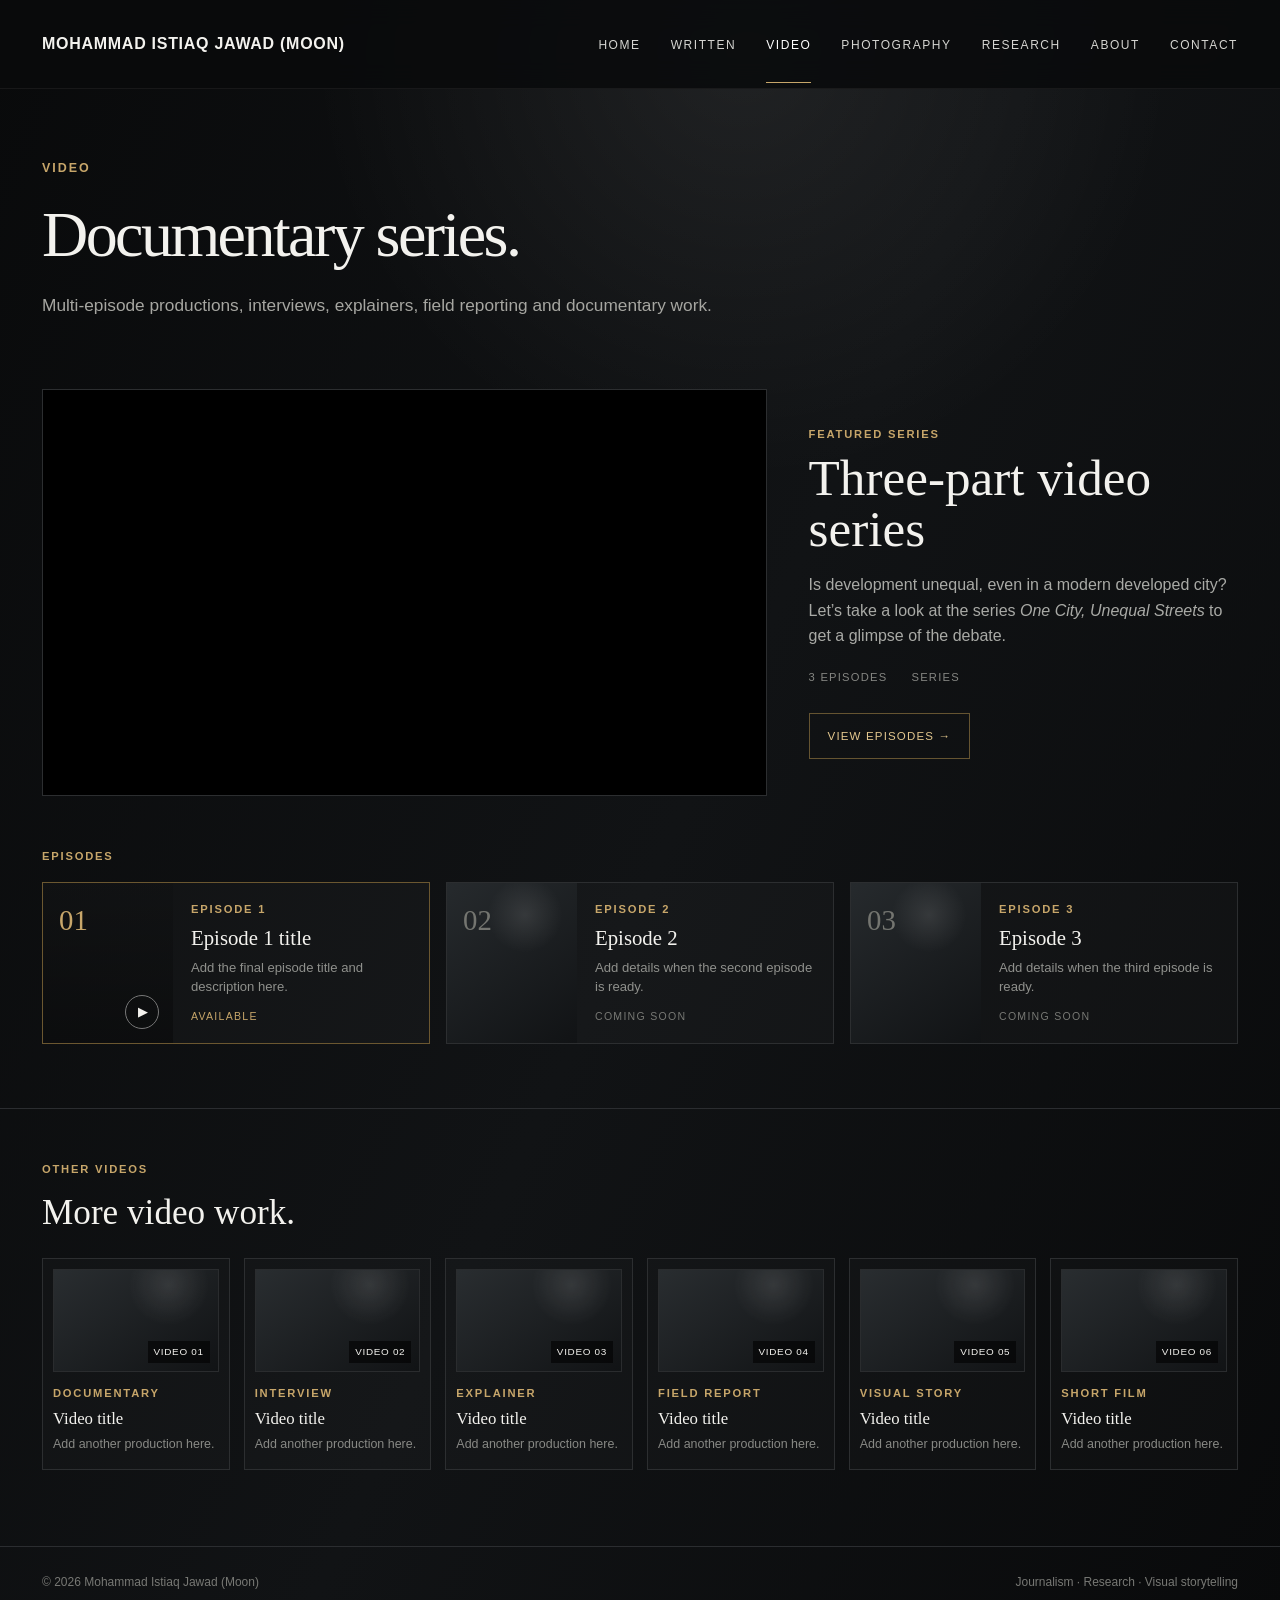
==== commit 29c3f2a7: "Modify featured series description in video.html Updated the description of the featured series in t" ====
--- a/video.html
+++ b/video.html
@@ -1 +1 @@
-<!doctype html><html lang="en"><head><meta charset="utf-8"><meta name="viewport" content="width=device-width,initial-scale=1"><meta name="theme-color" content="#0d0e0f"><title>Video — Mohammad Istiaq Jawad</title><link rel="stylesheet" href="assets/styles.css"></head><body><header><div class="wrap nav"><a class="brand" href="index.html">MOHAMMAD ISTIAQ JAWAD (MOON)</a><button class="menu">☰</button><nav class="navlinks"><a href="index.html">Home</a><a href="written.html">Written</a><a href="video.html" class="active">Video</a><a href="photography.html">Photography</a><a href="research.html">Research</a><a href="about.html">About</a><a href="contact.html">Contact</a></nav></div></header><main><section class="video-hero"><div class="wrap"><div class="kicker">Video</div><h1>Documentary series.</h1><p class="page-intro">Multi-episode productions, interviews, explainers, field reporting and documentary work.</p></div></section><section class="video-feature"><div class="wrap"><div class="featured-series"><div class="featured-player"><div class="youtube-embed"><iframe src="https://www.youtube.com/embed/ClSzEG6Qq-4" title="Episode 1" frameborder="0" allow="accelerometer; autoplay; clipboard-write; encrypted-media; gyroscope; picture-in-picture; web-share" allowfullscreen></iframe></div></div><div class="featured-copy"><div class="video-eyebrow">Featured series</div><h2>Three-part video series</h2><p class="video-series-lead">A three-episode production. Episode 1 is available now, while the remaining episodes can be added as they are released.</p><div class="video-meta"><span>3 episodes</span><span>Series</span></div><a class="button primary" href="#episodes">View episodes →</a></div></div><div class="episode-section" id="episodes"><div class="video-section-head"><div class="video-eyebrow">Episodes</div></div><div class="episode-grid"><article class="episode-card current"><a class="episode-media episode-thumb" href="https://youtu.be/ClSzEG6Qq-4" target="_blank" rel="noopener" style="background-image:url('https://img.youtube.com/vi/ClSzEG6Qq-4/maxresdefault.jpg')"><div class="episode-number">01</div><div class="episode-play">▶</div></a><div class="episode-copy"><div class="video-eyebrow">Episode 1</div><h3>Episode 1 title</h3><p>Add the final episode title and description here.</p><div class="episode-status available">Available</div></div></article><article class="episode-card"><div class="episode-media"><div class="episode-number">02</div></div><div class="episode-copy"><div class="video-eyebrow">Episode 2</div><h3>Episode 2</h3><p>Add details when the second episode is ready.</p><div class="episode-status">Coming soon</div></div></article><article class="episode-card"><div class="episode-media"><div class="episode-number">03</div></div><div class="episode-copy"><div class="video-eyebrow">Episode 3</div><h3>Episode 3</h3><p>Add details when the third episode is ready.</p><div class="episode-status">Coming soon</div></div></article></div></div></div></section><section class="other-videos"><div class="wrap"><div class="video-section-head"><div><div class="video-eyebrow">Other videos</div><h2>More video work.</h2></div></div><div class="other-video-grid"><article class="other-video-card"><div class="other-video-thumb"><span>Video 01</span></div><div class="video-eyebrow">Documentary</div><h3>Video title</h3><p>Add another production here.</p></article><article class="other-video-card"><div class="other-video-thumb"><span>Video 02</span></div><div class="video-eyebrow">Interview</div><h3>Video title</h3><p>Add another production here.</p></article><article class="other-video-card"><div class="other-video-thumb"><span>Video 03</span></div><div class="video-eyebrow">Explainer</div><h3>Video title</h3><p>Add another production here.</p></article><article class="other-video-card"><div class="other-video-thumb"><span>Video 04</span></div><div class="video-eyebrow">Field report</div><h3>Video title</h3><p>Add another production here.</p></article><article class="other-video-card"><div class="other-video-thumb"><span>Video 05</span></div><div class="video-eyebrow">Visual story</div><h3>Video title</h3><p>Add another production here.</p></article><article class="other-video-card"><div class="other-video-thumb"><span>Video 06</span></div><div class="video-eyebrow">Short film</div><h3>Video title</h3><p>Add another production here.</p></article></div></div></section></main><footer><div class="wrap footer-inner"><div>© <span data-year></span> Mohammad Istiaq Jawad (Moon)</div><div>Journalism · Research · Visual storytelling</div></div></footer><script src="assets/site.js"></script></body></html>
+<!doctype html><html lang="en"><head><meta charset="utf-8"><meta name="viewport" content="width=device-width,initial-scale=1"><meta name="theme-color" content="#0d0e0f"><title>Video — Mohammad Istiaq Jawad</title><link rel="stylesheet" href="assets/styles.css"></head><body><header><div class="wrap nav"><a class="brand" href="index.html">MOHAMMAD ISTIAQ JAWAD (MOON)</a><button class="menu">☰</button><nav class="navlinks"><a href="index.html">Home</a><a href="written.html">Written</a><a href="video.html" class="active">Video</a><a href="photography.html">Photography</a><a href="research.html">Research</a><a href="about.html">About</a><a href="contact.html">Contact</a></nav></div></header><main><section class="video-hero"><div class="wrap"><div class="kicker">Video</div><h1>Documentary series.</h1><p class="page-intro">Multi-episode productions, interviews, explainers, field reporting and documentary work.</p></div></section><section class="video-feature"><div class="wrap"><div class="featured-series"><div class="featured-player"><div class="youtube-embed"><iframe src="https://www.youtube.com/embed/ClSzEG6Qq-4" title="Episode 1" frameborder="0" allow="accelerometer; autoplay; clipboard-write; encrypted-media; gyroscope; picture-in-picture; web-share" allowfullscreen></iframe></div></div><div class="featured-copy"><div class="video-eyebrow">Featured series</div><h2>Three-part video series</h2><p class="video-series-lead">Is development unequal, even in a modern developed city? Let’s take a look at the series <em>One City, Unequal Streets</em> to get a glimpse of the debate.</p><div class="video-meta"><span>3 episodes</span><span>Series</span></div><a class="button primary" href="#episodes">View episodes →</a></div></div><div class="episode-section" id="episodes"><div class="video-section-head"><div class="video-eyebrow">Episodes</div></div><div class="episode-grid"><article class="episode-card current"><a class="episode-media episode-thumb" href="https://youtu.be/ClSzEG6Qq-4" target="_blank" rel="noopener" style="background-image:url('https://img.youtube.com/vi/ClSzEG6Qq-4/maxresdefault.jpg')"><div class="episode-number">01</div><div class="episode-play">▶</div></a><div class="episode-copy"><div class="video-eyebrow">Episode 1</div><h3>Episode 1 title</h3><p>Add the final episode title and description here.</p><div class="episode-status available">Available</div></div></article><article class="episode-card"><div class="episode-media"><div class="episode-number">02</div></div><div class="episode-copy"><div class="video-eyebrow">Episode 2</div><h3>Episode 2</h3><p>Add details when the second episode is ready.</p><div class="episode-status">Coming soon</div></div></article><article class="episode-card"><div class="episode-media"><div class="episode-number">03</div></div><div class="episode-copy"><div class="video-eyebrow">Episode 3</div><h3>Episode 3</h3><p>Add details when the third episode is ready.</p><div class="episode-status">Coming soon</div></div></article></div></div></div></section><section class="other-videos"><div class="wrap"><div class="video-section-head"><div><div class="video-eyebrow">Other videos</div><h2>More video work.</h2></div></div><div class="other-video-grid"><article class="other-video-card"><div class="other-video-thumb"><span>Video 01</span></div><div class="video-eyebrow">Documentary</div><h3>Video title</h3><p>Add another production here.</p></article><article class="other-video-card"><div class="other-video-thumb"><span>Video 02</span></div><div class="video-eyebrow">Interview</div><h3>Video title</h3><p>Add another production here.</p></article><article class="other-video-card"><div class="other-video-thumb"><span>Video 03</span></div><div class="video-eyebrow">Explainer</div><h3>Video title</h3><p>Add another production here.</p></article><article class="other-video-card"><div class="other-video-thumb"><span>Video 04</span></div><div class="video-eyebrow">Field report</div><h3>Video title</h3><p>Add another production here.</p></article><article class="other-video-card"><div class="other-video-thumb"><span>Video 05</span></div><div class="video-eyebrow">Visual story</div><h3>Video title</h3><p>Add another production here.</p></article><article class="other-video-card"><div class="other-video-thumb"><span>Video 06</span></div><div class="video-eyebrow">Short film</div><h3>Video title</h3><p>Add another production here.</p></article></div></div></section></main><footer><div class="wrap footer-inner"><div>© <span data-year></span> Mohammad Istiaq Jawad (Moon)</div><div>Journalism · Research · Visual storytelling</div></div></footer><script src="assets/site.js"></script></body></html>
--- a/assets/styles.css
+++ b/assets/styles.css
@@ -1,2 +1,2 @@
 
-:root{--bg:#0d0e0f;--bg2:#121416;--panel:#17191b;--ink:#f3f2ee;--muted:#a6a6a1;--line:#2b2d30;--accent:#c7a66a;--max:1420px;--serif:Georgia,"Times New Roman",serif;--sans:Arial,Helvetica,sans-serif}*{box-sizing:border-box}html{scroll-behavior:smooth}body{margin:0;background:radial-gradient(circle at 58% 3%,rgba(255,255,255,.075),transparent 27rem),linear-gradient(115deg,#090a0b,#111315 52%,#090a0b);color:var(--ink);font-family:var(--sans);line-height:1.6;min-height:100vh}a{color:inherit}img{max-width:100%;display:block}.wrap{max-width:var(--max);margin:auto;padding:0 42px}header{position:sticky;top:0;z-index:30;background:rgba(10,11,12,.88);backdrop-filter:blur(14px);border-bottom:1px solid rgba(255,255,255,.06)}.nav{min-height:88px;display:flex;align-items:center;justify-content:space-between;gap:30px}.brand{text-decoration:none;font-weight:700;letter-spacing:.045em;font-size:1rem;white-space:nowrap}.navlinks{display:flex;gap:30px}.navlinks a{text-decoration:none;text-transform:uppercase;font-size:.75rem;letter-spacing:.13em;color:#d5d5d1;padding:31px 0 27px;border-bottom:1px solid transparent}.navlinks a:hover,.navlinks a.active{border-color:var(--accent);color:white}.menu{display:none;background:0;border:0;color:white;font-size:1.4rem}.hero{min-height:580px;display:grid;align-items:center;border-bottom:1px solid var(--line)}.hero-inner{padding-top:58px;padding-bottom:58px;width:100%;display:grid;grid-template-columns:1fr 360px;gap:70px;align-items:center}.hero-copy{min-width:0}.hero-photo{display:flex;justify-content:flex-end;align-items:center}.hero-photo img{width:100%;max-width:330px;height:420px;object-fit:contain;object-position:center bottom;border:none;background:transparent}.kicker{color:var(--accent);text-transform:uppercase;letter-spacing:.16em;font-size:.78rem;font-weight:700;margin-bottom:24px}.hero h1,.page-hero h1{font-family:var(--serif);font-weight:500;font-size:clamp(2rem,3vw,3rem);line-height:.92;letter-spacing:-.045em;margin:0}.rule{width:42px;height:1px;background:var(--accent);margin:28px 0 20px}.tagline{font-family:var(--serif);font-size:clamp(1.25rem,2.2vw,1.65rem);margin:0 0 12px}.subline{color:var(--muted);margin:0}.actions{display:flex;gap:14px;margin-top:36px;flex-wrap:wrap}.button{display:inline-flex;gap:26px;align-items:center;text-decoration:none;border:1px solid #4b4d4f;padding:13px 18px;text-transform:uppercase;letter-spacing:.1em;font-size:.72rem}.button.primary{border-color:#655431;color:#e3c78e}.section{padding:66px 0;border-bottom:1px solid var(--line)}.section-head{display:flex;justify-content:space-between;align-items:end;gap:30px;margin-bottom:28px}.section-label,.section-link{text-transform:uppercase;letter-spacing:.17em;font-size:.72rem}.section-link{text-decoration:none;color:#c9c9c4}.story-grid{display:flex;gap:18px;overflow-x:auto;scroll-behavior:smooth;scroll-snap-type:x mandatory;scrollbar-width:none}.story-grid::-webkit-scrollbar{display:none}.story-card{min-height:350px;position:relative;overflow:hidden;text-decoration:none;border:1px solid #2c2e30;background:#17191b;display:flex;align-items:flex-end;flex:0 0 calc((100% - 36px)/3);scroll-snap-align:start;background-size:cover;background-position:center}.story-card:before{content:"";position:absolute;inset:0;background:radial-gradient(circle at 75% 15%,rgba(255,255,255,.12),transparent 22%),linear-gradient(152deg,rgba(91,80,61,.65),rgba(20,23,25,.15) 43%,rgba(5,6,7,.95) 90%)}.story-card:nth-child(2):before{background:linear-gradient(20deg,rgba(5,6,7,.94),rgba(20,25,28,.35) 56%,rgba(85,69,61,.36)),repeating-linear-gradient(90deg,rgba(255,255,255,.03) 0 1px,transparent 1px 38px)}.story-card:nth-child(3):before{background:radial-gradient(ellipse at 50% 15%,rgba(105,100,81,.55),transparent 48%),linear-gradient(180deg,rgba(24,29,27,.25),rgba(5,7,7,.95))}.story-content{position:relative;z-index:2;padding:28px}.story-type{color:#d6b77c;text-transform:uppercase;letter-spacing:.13em;font-size:.69rem;margin-bottom:9px}.story-title{font-family:var(--serif);font-size:1.55rem;line-height:1.12;margin-bottom:14px}.story-meta{color:#aaa9a4;font-size:.78rem}.story-controls{display:flex;justify-content:flex-end;gap:8px;margin-bottom:14px}.story-arrow{width:42px;height:42px;border:1px solid #4b4d4f;background:transparent;color:#f3f2ee;font-size:1.2rem;cursor:pointer}.story-arrow:hover{border-color:var(--accent);color:var(--accent)}.split{display:grid;grid-template-columns:1.3fr .7fr;gap:80px}.big-copy{font-family:var(--serif);font-size:clamp(2.1rem,4.5vw,4rem);line-height:1.06;letter-spacing:-.035em;margin:0}.side-copy{color:#b3b3ae}.page-hero{padding:110px 0 74px;border-bottom:1px solid var(--line)}.page-hero h1{font-size:clamp(3.2rem,7vw,6rem)}.page-intro{max-width:720px;color:var(--muted);font-size:1.08rem;margin-top:25px}.archive{padding:56px 0 80px}.archive-list{border-top:1px solid var(--line)}.archive-item{display:grid;grid-template-columns:130px 1fr 110px;gap:28px;padding:28px 0;border-bottom:1px solid var(--line);text-decoration:none}.archive-date,.archive-type{font-size:.74rem;color:#8d8e8a;text-transform:uppercase;letter-spacing:.1em}.archive-title{font-family:var(--serif);font-size:1.55rem;line-height:1.2}.archive-desc{color:#8f908c;font-size:.9rem;margin-top:8px;max-width:760px}.placeholder-grid{display:grid;grid-template-columns:repeat(2,1fr);gap:18px}.placeholder{min-height:270px;border:1px solid var(--line);background:rgba(255,255,255,.018);padding:28px;display:flex;flex-direction:column;justify-content:space-between}.placeholder h3{font-family:var(--serif);font-size:1.7rem;font-weight:500;margin:0}.placeholder p{color:#92938f}.placeholder .num{color:#666763;font-family:var(--serif);font-size:2.2rem}.about{display:grid;grid-template-columns:minmax(300px,.72fr) minmax(420px,1.25fr);gap:76px;align-items:start;padding:74px 0 96px}.portrait{position:sticky;top:118px;border:1px solid #2e3033;background:#111315;overflow:hidden}.about-copy h2{font-family:var(--serif);font-weight:500;font-size:clamp(2.2rem,4vw,3.6rem);line-height:1.05;margin:0 0 28px}.about-copy p{color:#babbb6;font-size:1.03rem}.bio-lead{font-family:var(--serif);font-size:1.38rem!important;color:#ecebe7!important}.facts{margin-top:42px;border-top:1px solid var(--line)}.fact{display:grid;grid-template-columns:170px 1fr;gap:22px;padding:17px 0;border-bottom:1px solid var(--line)}.fact-key{text-transform:uppercase;letter-spacing:.12em;font-size:.7rem;color:#7f807d}.fact-value{color:#c8c8c3}.contact-box{max-width:760px;padding:48px;border:1px solid var(--line);background:rgba(255,255,255,.018)}footer{padding:26px 0 34px;color:#777874;font-size:.75rem}.footer-inner{display:flex;justify-content:space-between;gap:24px;flex-wrap:wrap}@media(max-width:980px){.hero-inner{grid-template-columns:1fr;gap:36px}.hero-photo{justify-content:flex-start}.hero-photo img{max-width:300px;height:380px}.navlinks{display:none}.menu{display:block}.navlinks.open{display:flex;position:absolute;left:0;right:0;top:88px;background:#0d0e0f;padding:18px 42px 26px;flex-direction:column;gap:0;border-bottom:1px solid var(--line)}.navlinks.open a{padding:12px 0}.story-grid{grid-template-columns:1fr}.story-card{flex:0 0 88%;min-height:420px}.split,.about{grid-template-columns:1fr;gap:38px}.portrait{position:relative;top:auto;max-width:520px}}@media(max-width:650px){.wrap{padding:0 22px}.nav{min-height:72px}.brand{font-size:.8rem}.navlinks.open{top:72px;padding-left:22px}.hero{min-height:520px}.hero h1{font-size:2.4rem}.section{padding:48px 0}.section-head{flex-direction:column;align-items:start;gap:10px}.archive-item{grid-template-columns:1fr;gap:8px}.placeholder-grid{grid-template-columns:1fr}.about{padding:48px 0 70px}.fact{grid-template-columns:1fr;gap:4px}.story-card{flex:0 0 88%!important;width:88%!important;min-width:88%!important;max-width:88%!important;min-height:420px}.story-content{padding:24px}.story-title{font-size:1.45rem}}.written-card{display:grid;grid-template-columns:48px 220px 1fr;gap:26px;align-items:center;padding:24px 0;border-bottom:1px solid var(--line);text-decoration:none}.written-number{font-family:var(--serif);font-size:1.5rem;color:#777}.written-thumb{width:220px;height:135px;background-size:cover;background-position:center;border:1px solid #2c2e30}.written-body{min-width:0}.written-date{font-size:.72rem;letter-spacing:.1em;text-transform:uppercase;color:#8d8e8a;margin-bottom:7px}.written-title{font-family:var(--serif);font-size:1.5rem;line-height:1.15;margin-bottom:8px}.written-desc{font-size:.88rem;color:#92938f;max-width:760px;white-space:nowrap;overflow:hidden;text-overflow:ellipsis}.written-link{margin-top:10px;font-size:.72rem;letter-spacing:.1em;text-transform:uppercase;color:var(--accent)}.written-card:hover .written-title{color:var(--accent)}@media(max-width:700px){.written-card{grid-template-columns:30px 105px 1fr;gap:12px;padding:18px 0}.written-thumb{width:105px;height:80px}.written-number{font-size:1.05rem}.written-title{font-size:1rem}.written-desc{display:none}.written-link{font-size:.62rem}.written-date{font-size:.62rem}}.video-hero{padding:70px 0 34px}.video-hero h1{font-family:var(--serif);font-size:clamp(2.8rem,5vw,4.6rem);line-height:1;font-weight:500;letter-spacing:-.04em;margin:0}.video-feature{padding:0 0 64px;border-bottom:1px solid var(--line)}.featured-series{display:grid;grid-template-columns:minmax(0,1.35fr) minmax(320px,.8fr);gap:42px;align-items:center;padding:18px 0 38px}.featured-player{min-width:0}.video-placeholder{position:relative;aspect-ratio:16/9;border:1px solid #2c2e30;background:radial-gradient(circle at 50% 45%,rgba(255,255,255,.08),transparent 18%),linear-gradient(145deg,#202326,#0d0f10);display:flex;align-items:center;justify-content:center;overflow:hidden}.play-mark{width:72px;height:72px;border:1px solid rgba(255,255,255,.7);border-radius:50%;display:flex;align-items:center;justify-content:center;font-size:1.55rem;padding-left:5px;background:rgba(0,0,0,.25)}.video-placeholder-copy{position:absolute;left:22px;bottom:16px;font-size:.72rem;text-transform:uppercase;letter-spacing:.12em;color:#aaa}.featured-copy h2{font-family:var(--serif);font-weight:500;font-size:clamp(2.2rem,4vw,3.6rem);line-height:1;margin:8px 0 18px}.video-eyebrow{color:var(--accent);text-transform:uppercase;letter-spacing:.16em;font-size:.7rem;font-weight:700}.video-series-lead{color:#a9aaa6;max-width:470px;margin:0 0 20px}.video-meta{display:flex;gap:24px;flex-wrap:wrap;color:#858682;font-size:.7rem;text-transform:uppercase;letter-spacing:.11em;margin-bottom:26px}.episode-section{padding-top:14px}.video-section-head{display:flex;justify-content:space-between;align-items:end;gap:20px;margin-bottom:16px}.episode-grid{display:grid;grid-template-columns:repeat(3,1fr);gap:16px}.episode-card{border:1px solid #2c2e30;background:rgba(255,255,255,.018);display:grid;grid-template-columns:130px 1fr;min-height:160px;overflow:hidden}.episode-card.current{border-color:#6b5730}.episode-media{position:relative;min-height:160px;background:radial-gradient(circle at 60% 20%,rgba(255,255,255,.1),transparent 25%),linear-gradient(145deg,#262a2d,#111315)}.episode-number{position:absolute;top:14px;left:16px;font-family:var(--serif);font-size:1.8rem;color:#747570}.current .episode-number{color:var(--accent)}.episode-play{position:absolute;right:14px;bottom:14px;width:34px;height:34px;border:1px solid #777;border-radius:50%;display:flex;align-items:center;justify-content:center;font-size:.8rem;padding-left:2px}.episode-copy{padding:18px 18px 16px}.episode-copy h3{font-family:var(--serif);font-weight:500;font-size:1.3rem;line-height:1.15;margin:7px 0 8px}.episode-copy p{color:#8f908c;font-size:.82rem;line-height:1.45;margin:0 0 12px}.episode-status{color:#777874;text-transform:uppercase;letter-spacing:.12em;font-size:.66rem}.episode-status.available{color:var(--accent)}.other-videos{padding:52px 0 76px;border-bottom:1px solid var(--line)}.other-videos h2{font-family:var(--serif);font-weight:500;font-size:2.2rem;margin:6px 0 0}.other-video-grid{display:grid;grid-template-columns:repeat(6,1fr);gap:14px}.other-video-card{border:1px solid #2c2e30;background:rgba(255,255,255,.014);padding:10px 10px 16px}.other-video-thumb{aspect-ratio:16/10;border:1px solid #2a2c2e;background:radial-gradient(circle at 70% 15%,rgba(255,255,255,.1),transparent 28%),linear-gradient(145deg,#292d30,#111315);margin-bottom:13px;display:flex;align-items:flex-end;justify-content:flex-end;padding:8px}.other-video-thumb span{background:rgba(0,0,0,.6);padding:3px 6px;font-size:.62rem;letter-spacing:.07em;text-transform:uppercase}.other-video-card h3{font-family:var(--serif);font-weight:500;font-size:1.05rem;line-height:1.2;margin:6px 0}.other-video-card p{color:#888985;font-size:.78rem;line-height:1.45;margin:0}@media(max-width:1100px){.featured-series{grid-template-columns:1fr}.featured-copy{max-width:720px}.episode-grid{grid-template-columns:1fr}.other-video-grid{grid-template-columns:repeat(3,1fr)}}@media(max-width:700px){.video-hero{padding:48px 0 26px}.featured-series{gap:26px}.episode-card{grid-template-columns:105px 1fr}.episode-media{min-height:145px}.other-video-grid{grid-template-columns:repeat(2,1fr)}}@media(max-width:480px){.other-video-grid{grid-template-columns:1fr}}
+:root{--bg:#0d0e0f;--bg2:#121416;--panel:#17191b;--ink:#f3f2ee;--muted:#a6a6a1;--line:#2b2d30;--accent:#c7a66a;--max:1420px;--serif:Georgia,"Times New Roman",serif;--sans:Arial,Helvetica,sans-serif}*{box-sizing:border-box}html{scroll-behavior:smooth}body{margin:0;background:radial-gradient(circle at 58% 3%,rgba(255,255,255,.075),transparent 27rem),linear-gradient(115deg,#090a0b,#111315 52%,#090a0b);color:var(--ink);font-family:var(--sans);line-height:1.6;min-height:100vh}a{color:inherit}img{max-width:100%;display:block}.wrap{max-width:var(--max);margin:auto;padding:0 42px}header{position:sticky;top:0;z-index:30;background:rgba(10,11,12,.88);backdrop-filter:blur(14px);border-bottom:1px solid rgba(255,255,255,.06)}.nav{min-height:88px;display:flex;align-items:center;justify-content:space-between;gap:30px}.brand{text-decoration:none;font-weight:700;letter-spacing:.045em;font-size:1rem;white-space:nowrap}.navlinks{display:flex;gap:30px}.navlinks a{text-decoration:none;text-transform:uppercase;font-size:.75rem;letter-spacing:.13em;color:#d5d5d1;padding:31px 0 27px;border-bottom:1px solid transparent}.navlinks a:hover,.navlinks a.active{border-color:var(--accent);color:white}.menu{display:none;background:0;border:0;color:white;font-size:1.4rem}.hero{min-height:580px;display:grid;align-items:center;border-bottom:1px solid var(--line)}.hero-inner{padding-top:58px;padding-bottom:58px;width:100%;display:grid;grid-template-columns:1fr 360px;gap:70px;align-items:center}.hero-copy{min-width:0}.hero-photo{display:flex;justify-content:flex-end;align-items:center}.hero-photo img{width:100%;max-width:330px;height:420px;object-fit:contain;object-position:center bottom;border:none;background:transparent}.kicker{color:var(--accent);text-transform:uppercase;letter-spacing:.16em;font-size:.78rem;font-weight:700;margin-bottom:24px}.hero h1,.page-hero h1{font-family:var(--serif);font-weight:500;font-size:clamp(2rem,3vw,3rem);line-height:.92;letter-spacing:-.045em;margin:0}.rule{width:42px;height:1px;background:var(--accent);margin:28px 0 20px}.tagline{font-family:var(--serif);font-size:clamp(1.25rem,2.2vw,1.65rem);margin:0 0 12px}.subline{color:var(--muted);margin:0}.actions{display:flex;gap:14px;margin-top:36px;flex-wrap:wrap}.button{display:inline-flex;gap:26px;align-items:center;text-decoration:none;border:1px solid #4b4d4f;padding:13px 18px;text-transform:uppercase;letter-spacing:.1em;font-size:.72rem}.button.primary{border-color:#655431;color:#e3c78e}.section{padding:66px 0;border-bottom:1px solid var(--line)}.section-head{display:flex;justify-content:space-between;align-items:end;gap:30px;margin-bottom:28px}.section-label,.section-link{text-transform:uppercase;letter-spacing:.17em;font-size:.72rem}.section-link{text-decoration:none;color:#c9c9c4}.story-grid{display:flex;gap:18px;overflow-x:auto;scroll-behavior:smooth;scroll-snap-type:x mandatory;scrollbar-width:none}.story-grid::-webkit-scrollbar{display:none}.story-card{min-height:350px;position:relative;overflow:hidden;text-decoration:none;border:1px solid #2c2e30;background:#17191b;display:flex;align-items:flex-end;flex:0 0 calc((100% - 36px)/3);scroll-snap-align:start;background-size:cover;background-position:center}.story-card:before{content:"";position:absolute;inset:0;background:radial-gradient(circle at 75% 15%,rgba(255,255,255,.12),transparent 22%),linear-gradient(152deg,rgba(91,80,61,.65),rgba(20,23,25,.15) 43%,rgba(5,6,7,.95) 90%)}.story-card:nth-child(2):before{background:linear-gradient(20deg,rgba(5,6,7,.94),rgba(20,25,28,.35) 56%,rgba(85,69,61,.36)),repeating-linear-gradient(90deg,rgba(255,255,255,.03) 0 1px,transparent 1px 38px)}.story-card:nth-child(3):before{background:radial-gradient(ellipse at 50% 15%,rgba(105,100,81,.55),transparent 48%),linear-gradient(180deg,rgba(24,29,27,.25),rgba(5,7,7,.95))}.story-content{position:relative;z-index:2;padding:28px}.story-type{color:#d6b77c;text-transform:uppercase;letter-spacing:.13em;font-size:.69rem;margin-bottom:9px}.story-title{font-family:var(--serif);font-size:1.55rem;line-height:1.12;margin-bottom:14px}.story-meta{color:#aaa9a4;font-size:.78rem}.story-controls{display:flex;justify-content:flex-end;gap:8px;margin-bottom:14px}.story-arrow{width:42px;height:42px;border:1px solid #4b4d4f;background:transparent;color:#f3f2ee;font-size:1.2rem;cursor:pointer}.story-arrow:hover{border-color:var(--accent);color:var(--accent)}.split{display:grid;grid-template-columns:1.3fr .7fr;gap:80px}.big-copy{font-family:var(--serif);font-size:clamp(2.1rem,4.5vw,4rem);line-height:1.06;letter-spacing:-.035em;margin:0}.side-copy{color:#b3b3ae}.page-hero{padding:110px 0 74px;border-bottom:1px solid var(--line)}.page-hero h1{font-size:clamp(3.2rem,7vw,6rem)}.page-intro{max-width:720px;color:var(--muted);font-size:1.08rem;margin-top:25px}.archive{padding:56px 0 80px}.archive-list{border-top:1px solid var(--line)}.archive-item{display:grid;grid-template-columns:130px 1fr 110px;gap:28px;padding:28px 0;border-bottom:1px solid var(--line);text-decoration:none}.archive-date,.archive-type{font-size:.74rem;color:#8d8e8a;text-transform:uppercase;letter-spacing:.1em}.archive-title{font-family:var(--serif);font-size:1.55rem;line-height:1.2}.archive-desc{color:#8f908c;font-size:.9rem;margin-top:8px;max-width:760px}.placeholder-grid{display:grid;grid-template-columns:repeat(2,1fr);gap:18px}.placeholder{min-height:270px;border:1px solid var(--line);background:rgba(255,255,255,.018);padding:28px;display:flex;flex-direction:column;justify-content:space-between}.placeholder h3{font-family:var(--serif);font-size:1.7rem;font-weight:500;margin:0}.placeholder p{color:#92938f}.placeholder .num{color:#666763;font-family:var(--serif);font-size:2.2rem}.about{display:grid;grid-template-columns:minmax(300px,.72fr) minmax(420px,1.25fr);gap:76px;align-items:start;padding:74px 0 96px}.portrait{position:sticky;top:118px;border:1px solid #2e3033;background:#111315;overflow:hidden}.about-copy h2{font-family:var(--serif);font-weight:500;font-size:clamp(2.2rem,4vw,3.6rem);line-height:1.05;margin:0 0 28px}.about-copy p{color:#babbb6;font-size:1.03rem}.bio-lead{font-family:var(--serif);font-size:1.38rem!important;color:#ecebe7!important}.facts{margin-top:42px;border-top:1px solid var(--line)}.fact{display:grid;grid-template-columns:170px 1fr;gap:22px;padding:17px 0;border-bottom:1px solid var(--line)}.fact-key{text-transform:uppercase;letter-spacing:.12em;font-size:.7rem;color:#7f807d}.fact-value{color:#c8c8c3}.contact-box{max-width:760px;padding:48px;border:1px solid var(--line);background:rgba(255,255,255,.018)}footer{padding:26px 0 34px;color:#777874;font-size:.75rem}.footer-inner{display:flex;justify-content:space-between;gap:24px;flex-wrap:wrap}@media(max-width:980px){.hero-inner{grid-template-columns:1fr;gap:36px}.hero-photo{justify-content:flex-start}.hero-photo img{max-width:300px;height:380px}.navlinks{display:none}.menu{display:block}.navlinks.open{display:flex;position:absolute;left:0;right:0;top:88px;background:#0d0e0f;padding:18px 42px 26px;flex-direction:column;gap:0;border-bottom:1px solid var(--line)}.navlinks.open a{padding:12px 0}.story-grid{grid-template-columns:1fr}.story-card{flex:0 0 88%;min-height:420px}.split,.about{grid-template-columns:1fr;gap:38px}.portrait{position:relative;top:auto;max-width:520px}}@media(max-width:650px){.wrap{padding:0 22px}.nav{min-height:72px}.brand{font-size:.8rem}.navlinks.open{top:72px;padding-left:22px}.hero{min-height:520px}.hero h1{font-size:2.4rem}.section{padding:48px 0}.section-head{flex-direction:column;align-items:start;gap:10px}.archive-item{grid-template-columns:1fr;gap:8px}.placeholder-grid{grid-template-columns:1fr}.about{padding:48px 0 70px}.fact{grid-template-columns:1fr;gap:4px}.story-card{flex:0 0 88%!important;width:88%!important;min-width:88%!important;max-width:88%!important;min-height:420px}.story-content{padding:24px}.story-title{font-size:1.45rem}}.written-card{display:grid;grid-template-columns:48px 220px 1fr;gap:26px;align-items:center;padding:24px 0;border-bottom:1px solid var(--line);text-decoration:none}.written-number{font-family:var(--serif);font-size:1.5rem;color:#777}.written-thumb{width:220px;height:135px;background-size:cover;background-position:center;border:1px solid #2c2e30}.written-body{min-width:0}.written-date{font-size:.72rem;letter-spacing:.1em;text-transform:uppercase;color:#8d8e8a;margin-bottom:7px}.written-title{font-family:var(--serif);font-size:1.5rem;line-height:1.15;margin-bottom:8px}.written-desc{font-size:.88rem;color:#92938f;max-width:760px;white-space:nowrap;overflow:hidden;text-overflow:ellipsis}.written-link{margin-top:10px;font-size:.72rem;letter-spacing:.1em;text-transform:uppercase;color:var(--accent)}.written-card:hover .written-title{color:var(--accent)}@media(max-width:700px){.written-card{grid-template-columns:30px 105px 1fr;gap:12px;padding:18px 0}.written-thumb{width:105px;height:80px}.written-number{font-size:1.05rem}.written-title{font-size:1rem}.written-desc{display:none}.written-link{font-size:.62rem}.written-date{font-size:.62rem}}.video-hero{padding:70px 0 34px}.video-hero h1{font-family:var(--serif);font-size:clamp(2.8rem,5vw,4.6rem);line-height:1;font-weight:500;letter-spacing:-.04em;margin:0}.video-feature{padding:0 0 64px;border-bottom:1px solid var(--line)}.featured-series{display:grid;grid-template-columns:minmax(0,1.35fr) minmax(320px,.8fr);gap:42px;align-items:center;padding:18px 0 38px}.featured-player{min-width:0}.video-placeholder{position:relative;aspect-ratio:16/9;border:1px solid #2c2e30;background:radial-gradient(circle at 50% 45%,rgba(255,255,255,.08),transparent 18%),linear-gradient(145deg,#202326,#0d0f10);display:flex;align-items:center;justify-content:center;overflow:hidden}.play-mark{width:72px;height:72px;border:1px solid rgba(255,255,255,.7);border-radius:50%;display:flex;align-items:center;justify-content:center;font-size:1.55rem;padding-left:5px;background:rgba(0,0,0,.25)}.video-placeholder-copy{position:absolute;left:22px;bottom:16px;font-size:.72rem;text-transform:uppercase;letter-spacing:.12em;color:#aaa}.featured-copy h2{font-family:var(--serif);font-weight:500;font-size:clamp(2.2rem,4vw,3.6rem);line-height:1;margin:8px 0 18px}.video-eyebrow{color:var(--accent);text-transform:uppercase;letter-spacing:.16em;font-size:.7rem;font-weight:700}.video-series-lead{color:#a9aaa6;max-width:470px;margin:0 0 20px}.video-meta{display:flex;gap:24px;flex-wrap:wrap;color:#858682;font-size:.7rem;text-transform:uppercase;letter-spacing:.11em;margin-bottom:26px}.episode-section{padding-top:14px}.video-section-head{display:flex;justify-content:space-between;align-items:end;gap:20px;margin-bottom:16px}.episode-grid{display:grid;grid-template-columns:repeat(3,1fr);gap:16px}.episode-card{border:1px solid #2c2e30;background:rgba(255,255,255,.018);display:grid;grid-template-columns:130px 1fr;min-height:160px;overflow:hidden}.episode-card.current{border-color:#6b5730}.episode-media{position:relative;min-height:160px;background:radial-gradient(circle at 60% 20%,rgba(255,255,255,.1),transparent 25%),linear-gradient(145deg,#262a2d,#111315)}.episode-number{position:absolute;top:14px;left:16px;font-family:var(--serif);font-size:1.8rem;color:#747570}.current .episode-number{color:var(--accent)}.episode-play{position:absolute;right:14px;bottom:14px;width:34px;height:34px;border:1px solid #777;border-radius:50%;display:flex;align-items:center;justify-content:center;font-size:.8rem;padding-left:2px}.episode-copy{padding:18px 18px 16px}.episode-copy h3{font-family:var(--serif);font-weight:500;font-size:1.3rem;line-height:1.15;margin:7px 0 8px}.episode-copy p{color:#8f908c;font-size:.82rem;line-height:1.45;margin:0 0 12px}.episode-status{color:#777874;text-transform:uppercase;letter-spacing:.12em;font-size:.66rem}.episode-status.available{color:var(--accent)}.other-videos{padding:52px 0 76px;border-bottom:1px solid var(--line)}.other-videos h2{font-family:var(--serif);font-weight:500;font-size:2.2rem;margin:6px 0 0}.other-video-grid{display:grid;grid-template-columns:repeat(6,1fr);gap:14px}.other-video-card{border:1px solid #2c2e30;background:rgba(255,255,255,.014);padding:10px 10px 16px}.other-video-thumb{aspect-ratio:16/10;border:1px solid #2a2c2e;background:radial-gradient(circle at 70% 15%,rgba(255,255,255,.1),transparent 28%),linear-gradient(145deg,#292d30,#111315);margin-bottom:13px;display:flex;align-items:flex-end;justify-content:flex-end;padding:8px}.other-video-thumb span{background:rgba(0,0,0,.6);padding:3px 6px;font-size:.62rem;letter-spacing:.07em;text-transform:uppercase}.other-video-card h3{font-family:var(--serif);font-weight:500;font-size:1.05rem;line-height:1.2;margin:6px 0}.other-video-card p{color:#888985;font-size:.78rem;line-height:1.45;margin:0}@media(max-width:1100px){.featured-series{grid-template-columns:1fr}.featured-copy{max-width:720px}.episode-grid{grid-template-columns:1fr}.other-video-grid{grid-template-columns:repeat(3,1fr)}}@media(max-width:700px){.video-hero{padding:48px 0 26px}.featured-series{gap:26px}.episode-card{grid-template-columns:105px 1fr}.episode-media{min-height:145px}.other-video-grid{grid-template-columns:repeat(2,1fr)}}@media(max-width:480px){.other-video-grid{grid-template-columns:1fr}}.youtube-embed{position:relative;width:100%;aspect-ratio:16/9;overflow:hidden;border:1px solid #2c2e30;background:#000}.youtube-embed iframe{position:absolute;inset:0;width:100%;height:100%;border:0}.episode-thumb{display:block;background-size:cover!important;background-position:center!important;text-decoration:none}.episode-thumb:after{content:"";position:absolute;inset:0;background:linear-gradient(180deg,rgba(0,0,0,.08),rgba(0,0,0,.35));pointer-events:none}.episode-thumb .episode-number,.episode-thumb .episode-play{z-index:2}
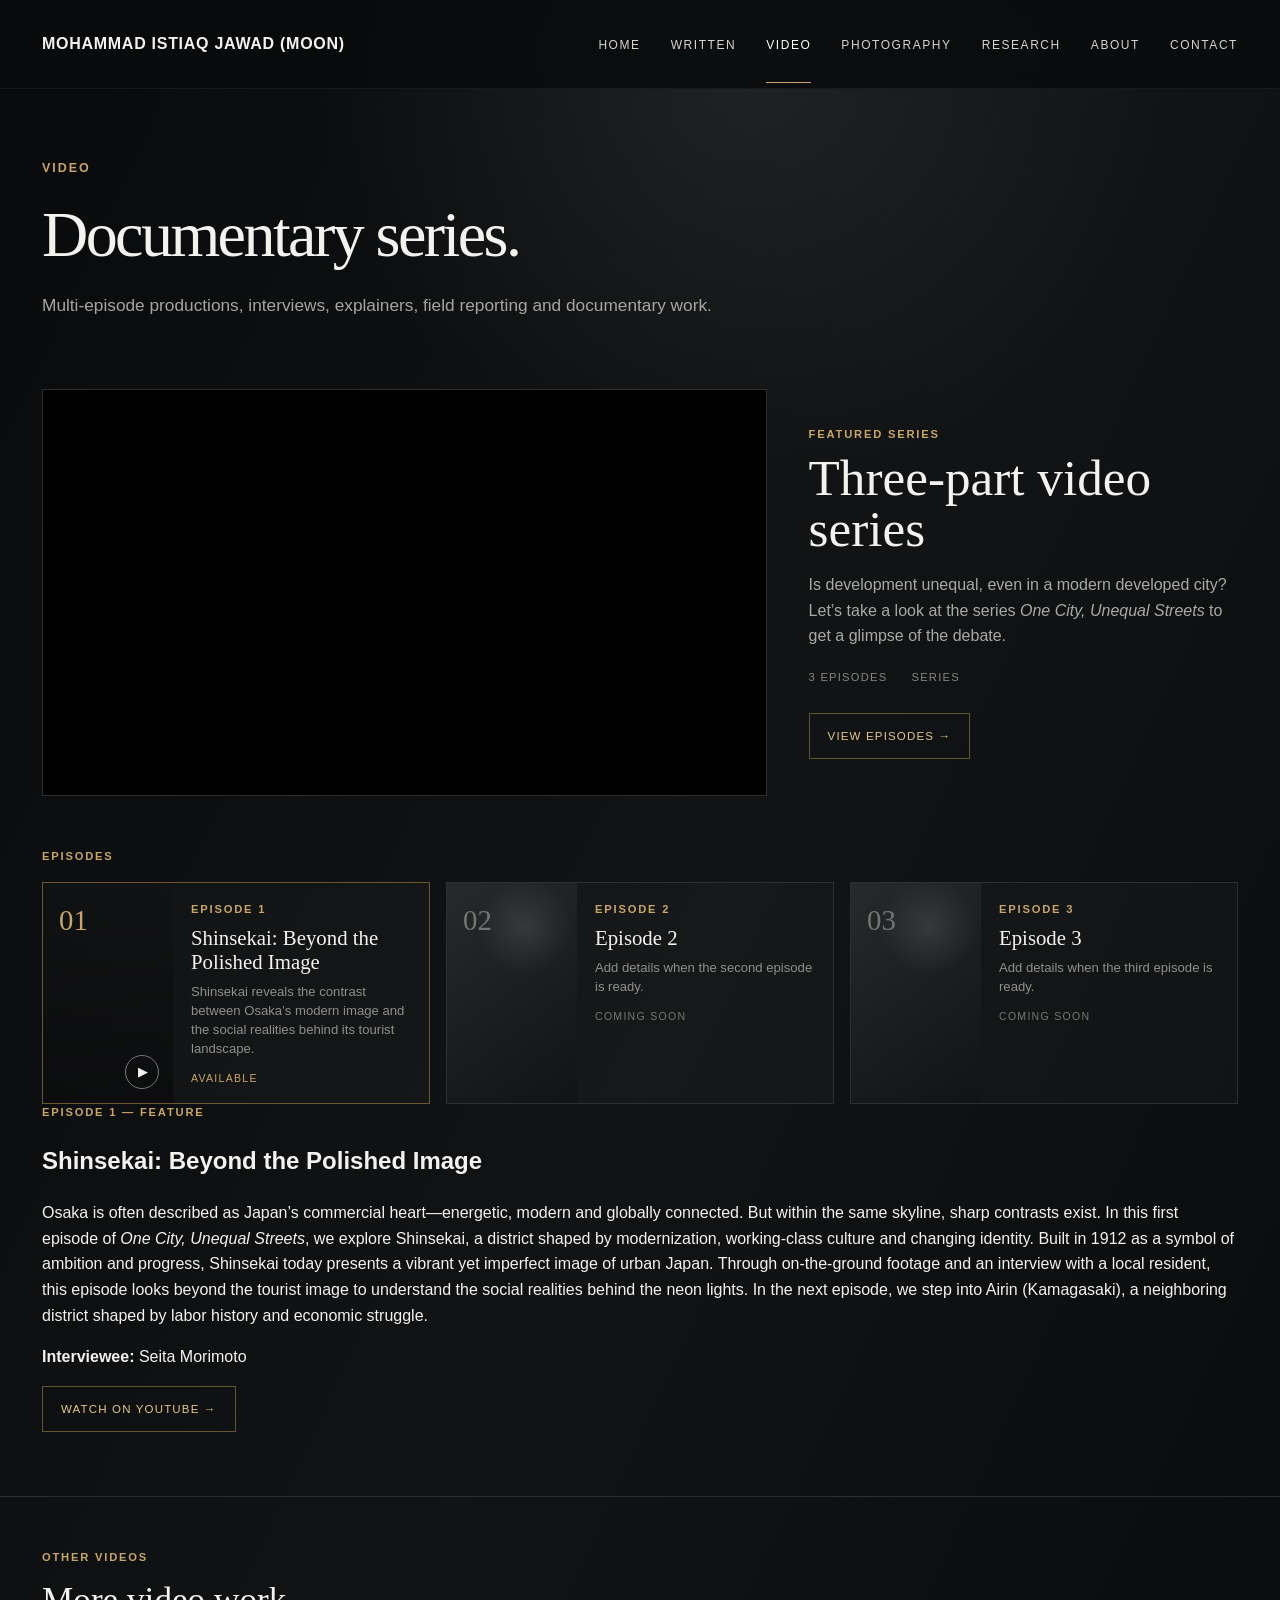
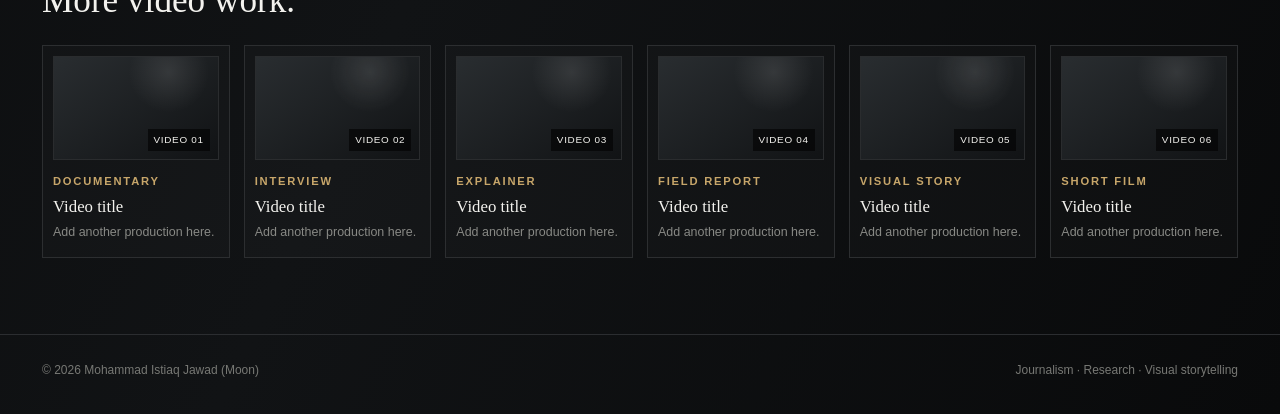
==== commit a0c12ecf: "Modify Episode 1 details in video.html Updated episode title and description for Episode 1." ====
--- a/video.html
+++ b/video.html
@@ -1 +1 @@
-<!doctype html><html lang="en"><head><meta charset="utf-8"><meta name="viewport" content="width=device-width,initial-scale=1"><meta name="theme-color" content="#0d0e0f"><title>Video — Mohammad Istiaq Jawad</title><link rel="stylesheet" href="assets/styles.css"></head><body><header><div class="wrap nav"><a class="brand" href="index.html">MOHAMMAD ISTIAQ JAWAD (MOON)</a><button class="menu">☰</button><nav class="navlinks"><a href="index.html">Home</a><a href="written.html">Written</a><a href="video.html" class="active">Video</a><a href="photography.html">Photography</a><a href="research.html">Research</a><a href="about.html">About</a><a href="contact.html">Contact</a></nav></div></header><main><section class="video-hero"><div class="wrap"><div class="kicker">Video</div><h1>Documentary series.</h1><p class="page-intro">Multi-episode productions, interviews, explainers, field reporting and documentary work.</p></div></section><section class="video-feature"><div class="wrap"><div class="featured-series"><div class="featured-player"><div class="youtube-embed"><iframe src="https://www.youtube.com/embed/ClSzEG6Qq-4" title="Episode 1" frameborder="0" allow="accelerometer; autoplay; clipboard-write; encrypted-media; gyroscope; picture-in-picture; web-share" allowfullscreen></iframe></div></div><div class="featured-copy"><div class="video-eyebrow">Featured series</div><h2>Three-part video series</h2><p class="video-series-lead">Is development unequal, even in a modern developed city? Let’s take a look at the series <em>One City, Unequal Streets</em> to get a glimpse of the debate.</p><div class="video-meta"><span>3 episodes</span><span>Series</span></div><a class="button primary" href="#episodes">View episodes →</a></div></div><div class="episode-section" id="episodes"><div class="video-section-head"><div class="video-eyebrow">Episodes</div></div><div class="episode-grid"><article class="episode-card current"><a class="episode-media episode-thumb" href="https://youtu.be/ClSzEG6Qq-4" target="_blank" rel="noopener" style="background-image:url('https://img.youtube.com/vi/ClSzEG6Qq-4/maxresdefault.jpg')"><div class="episode-number">01</div><div class="episode-play">▶</div></a><div class="episode-copy"><div class="video-eyebrow">Episode 1</div><h3>Episode 1 title</h3><p>Add the final episode title and description here.</p><div class="episode-status available">Available</div></div></article><article class="episode-card"><div class="episode-media"><div class="episode-number">02</div></div><div class="episode-copy"><div class="video-eyebrow">Episode 2</div><h3>Episode 2</h3><p>Add details when the second episode is ready.</p><div class="episode-status">Coming soon</div></div></article><article class="episode-card"><div class="episode-media"><div class="episode-number">03</div></div><div class="episode-copy"><div class="video-eyebrow">Episode 3</div><h3>Episode 3</h3><p>Add details when the third episode is ready.</p><div class="episode-status">Coming soon</div></div></article></div></div></div></section><section class="other-videos"><div class="wrap"><div class="video-section-head"><div><div class="video-eyebrow">Other videos</div><h2>More video work.</h2></div></div><div class="other-video-grid"><article class="other-video-card"><div class="other-video-thumb"><span>Video 01</span></div><div class="video-eyebrow">Documentary</div><h3>Video title</h3><p>Add another production here.</p></article><article class="other-video-card"><div class="other-video-thumb"><span>Video 02</span></div><div class="video-eyebrow">Interview</div><h3>Video title</h3><p>Add another production here.</p></article><article class="other-video-card"><div class="other-video-thumb"><span>Video 03</span></div><div class="video-eyebrow">Explainer</div><h3>Video title</h3><p>Add another production here.</p></article><article class="other-video-card"><div class="other-video-thumb"><span>Video 04</span></div><div class="video-eyebrow">Field report</div><h3>Video title</h3><p>Add another production here.</p></article><article class="other-video-card"><div class="other-video-thumb"><span>Video 05</span></div><div class="video-eyebrow">Visual story</div><h3>Video title</h3><p>Add another production here.</p></article><article class="other-video-card"><div class="other-video-thumb"><span>Video 06</span></div><div class="video-eyebrow">Short film</div><h3>Video title</h3><p>Add another production here.</p></article></div></div></section></main><footer><div class="wrap footer-inner"><div>© <span data-year></span> Mohammad Istiaq Jawad (Moon)</div><div>Journalism · Research · Visual storytelling</div></div></footer><script src="assets/site.js"></script></body></html>
+<!doctype html><html lang="en"><head><meta charset="utf-8"><meta name="viewport" content="width=device-width,initial-scale=1"><meta name="theme-color" content="#0d0e0f"><title>Video — Mohammad Istiaq Jawad</title><link rel="stylesheet" href="assets/styles.css"></head><body><header><div class="wrap nav"><a class="brand" href="index.html">MOHAMMAD ISTIAQ JAWAD (MOON)</a><button class="menu">☰</button><nav class="navlinks"><a href="index.html">Home</a><a href="written.html">Written</a><a href="video.html" class="active">Video</a><a href="photography.html">Photography</a><a href="research.html">Research</a><a href="about.html">About</a><a href="contact.html">Contact</a></nav></div></header><main><section class="video-hero"><div class="wrap"><div class="kicker">Video</div><h1>Documentary series.</h1><p class="page-intro">Multi-episode productions, interviews, explainers, field reporting and documentary work.</p></div></section><section class="video-feature"><div class="wrap"><div class="featured-series"><div class="featured-player"><div class="youtube-embed"><iframe src="https://www.youtube.com/embed/ClSzEG6Qq-4" title="Episode 1" frameborder="0" allow="accelerometer; autoplay; clipboard-write; encrypted-media; gyroscope; picture-in-picture; web-share" allowfullscreen></iframe></div></div><div class="featured-copy"><div class="video-eyebrow">Featured series</div><h2>Three-part video series</h2><p class="video-series-lead">Is development unequal, even in a modern developed city? Let’s take a look at the series <em>One City, Unequal Streets</em> to get a glimpse of the debate.</p><div class="video-meta"><span>3 episodes</span><span>Series</span></div><a class="button primary" href="#episodes">View episodes →</a></div></div><div class="episode-section" id="episodes"><div class="video-section-head"><div class="video-eyebrow">Episodes</div></div><div class="episode-grid"><article class="episode-card current"><a class="episode-media episode-thumb" href="https://youtu.be/ClSzEG6Qq-4" target="_blank" rel="noopener" style="background-image:url('https://img.youtube.com/vi/ClSzEG6Qq-4/maxresdefault.jpg')"><div class="episode-number">01</div><div class="episode-play">▶</div></a><div class="episode-copy"><div class="video-eyebrow">Episode 1</div><h3>Shinsekai: Beyond the Polished Image</h3><p>Shinsekai reveals the contrast between Osaka’s modern image and the social realities behind its tourist landscape.</p><div class="episode-status available">Available</div></div></article><article class="episode-card"><div class="episode-media"><div class="episode-number">02</div></div><div class="episode-copy"><div class="video-eyebrow">Episode 2</div><h3>Episode 2</h3><p>Add details when the second episode is ready.</p><div class="episode-status">Coming soon</div></div></article><article class="episode-card"><div class="episode-media"><div class="episode-number">03</div></div><div class="episode-copy"><div class="video-eyebrow">Episode 3</div><h3>Episode 3</h3><p>Add details when the third episode is ready.</p><div class="episode-status">Coming soon</div></div></article></div></div><div class="episode-detail"><div class="video-eyebrow">Episode 1 — Feature</div><h2>Shinsekai: Beyond the Polished Image</h2><p>Osaka is often described as Japan’s commercial heart—energetic, modern and globally connected. But within the same skyline, sharp contrasts exist. In this first episode of <em>One City, Unequal Streets</em>, we explore Shinsekai, a district shaped by modernization, working-class culture and changing identity. Built in 1912 as a symbol of ambition and progress, Shinsekai today presents a vibrant yet imperfect image of urban Japan. Through on-the-ground footage and an interview with a local resident, this episode looks beyond the tourist image to understand the social realities behind the neon lights. In the next episode, we step into Airin (Kamagasaki), a neighboring district shaped by labor history and economic struggle.</p><p><strong>Interviewee:</strong> Seita Morimoto</p><a class="button primary" href="https://youtu.be/ClSzEG6Qq-4" target="_blank" rel="noopener">Watch on YouTube →</a></div></div></section><section class="other-videos"><div class="wrap"><div class="video-section-head"><div><div class="video-eyebrow">Other videos</div><h2>More video work.</h2></div></div><div class="other-video-grid"><article class="other-video-card"><div class="other-video-thumb"><span>Video 01</span></div><div class="video-eyebrow">Documentary</div><h3>Video title</h3><p>Add another production here.</p></article><article class="other-video-card"><div class="other-video-thumb"><span>Video 02</span></div><div class="video-eyebrow">Interview</div><h3>Video title</h3><p>Add another production here.</p></article><article class="other-video-card"><div class="other-video-thumb"><span>Video 03</span></div><div class="video-eyebrow">Explainer</div><h3>Video title</h3><p>Add another production here.</p></article><article class="other-video-card"><div class="other-video-thumb"><span>Video 04</span></div><div class="video-eyebrow">Field report</div><h3>Video title</h3><p>Add another production here.</p></article><article class="other-video-card"><div class="other-video-thumb"><span>Video 05</span></div><div class="video-eyebrow">Visual story</div><h3>Video title</h3><p>Add another production here.</p></article><article class="other-video-card"><div class="other-video-thumb"><span>Video 06</span></div><div class="video-eyebrow">Short film</div><h3>Video title</h3><p>Add another production here.</p></article></div></div></section></main><footer><div class="wrap footer-inner"><div>© <span data-year></span> Mohammad Istiaq Jawad (Moon)</div><div>Journalism · Research · Visual storytelling</div></div></footer><script src="assets/site.js"></script></body></html>
